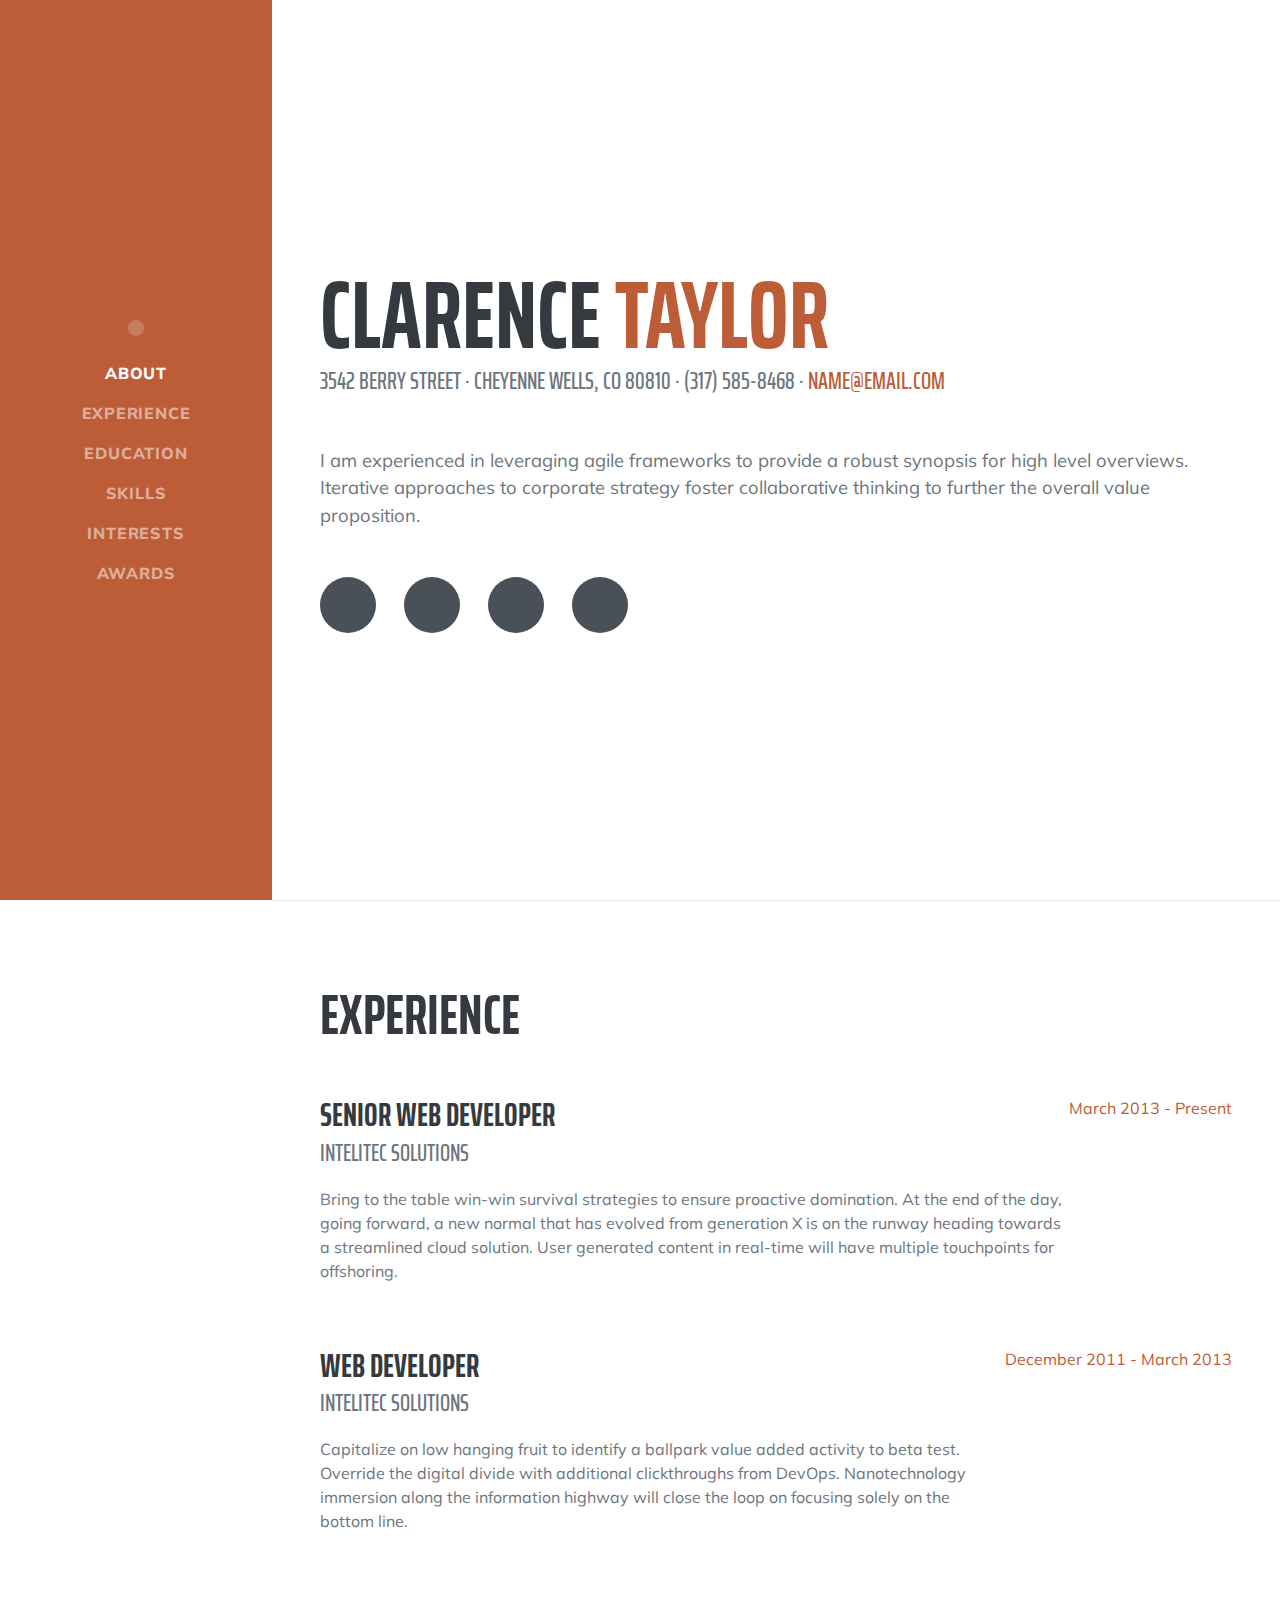
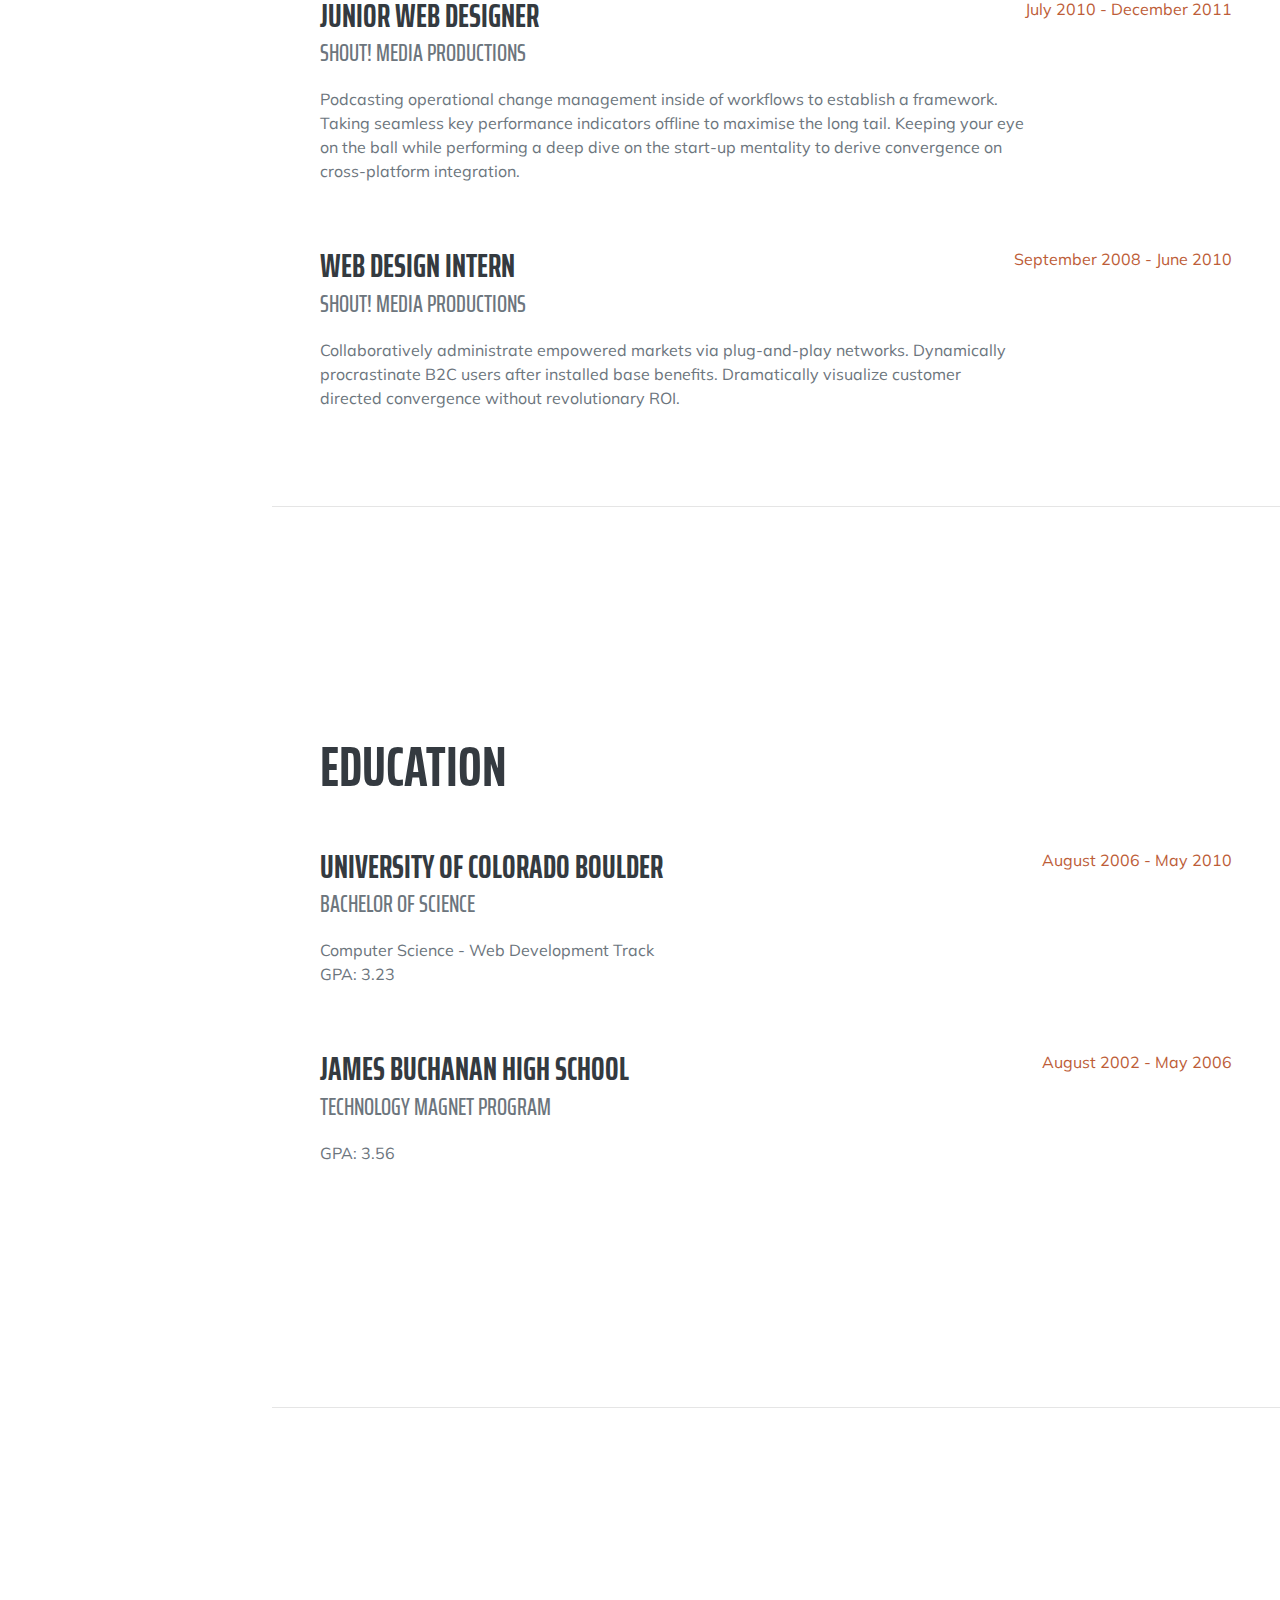
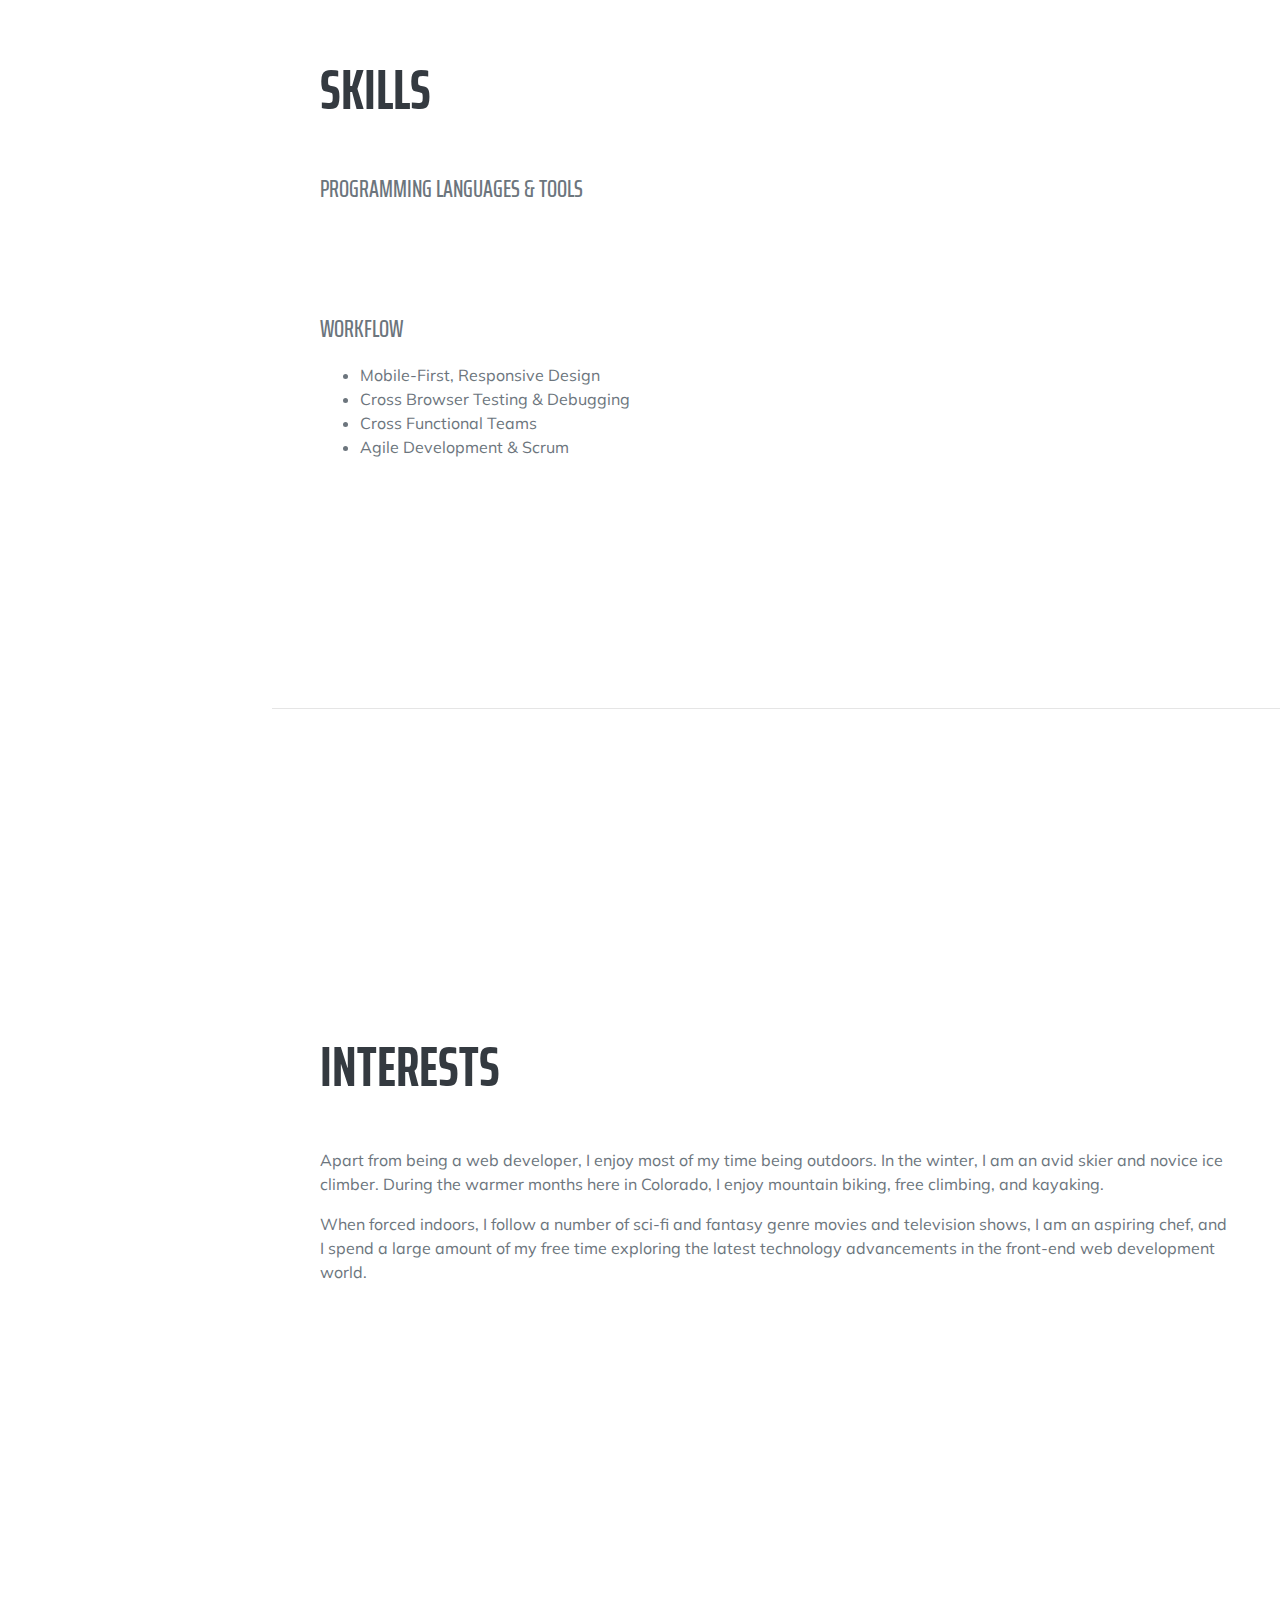
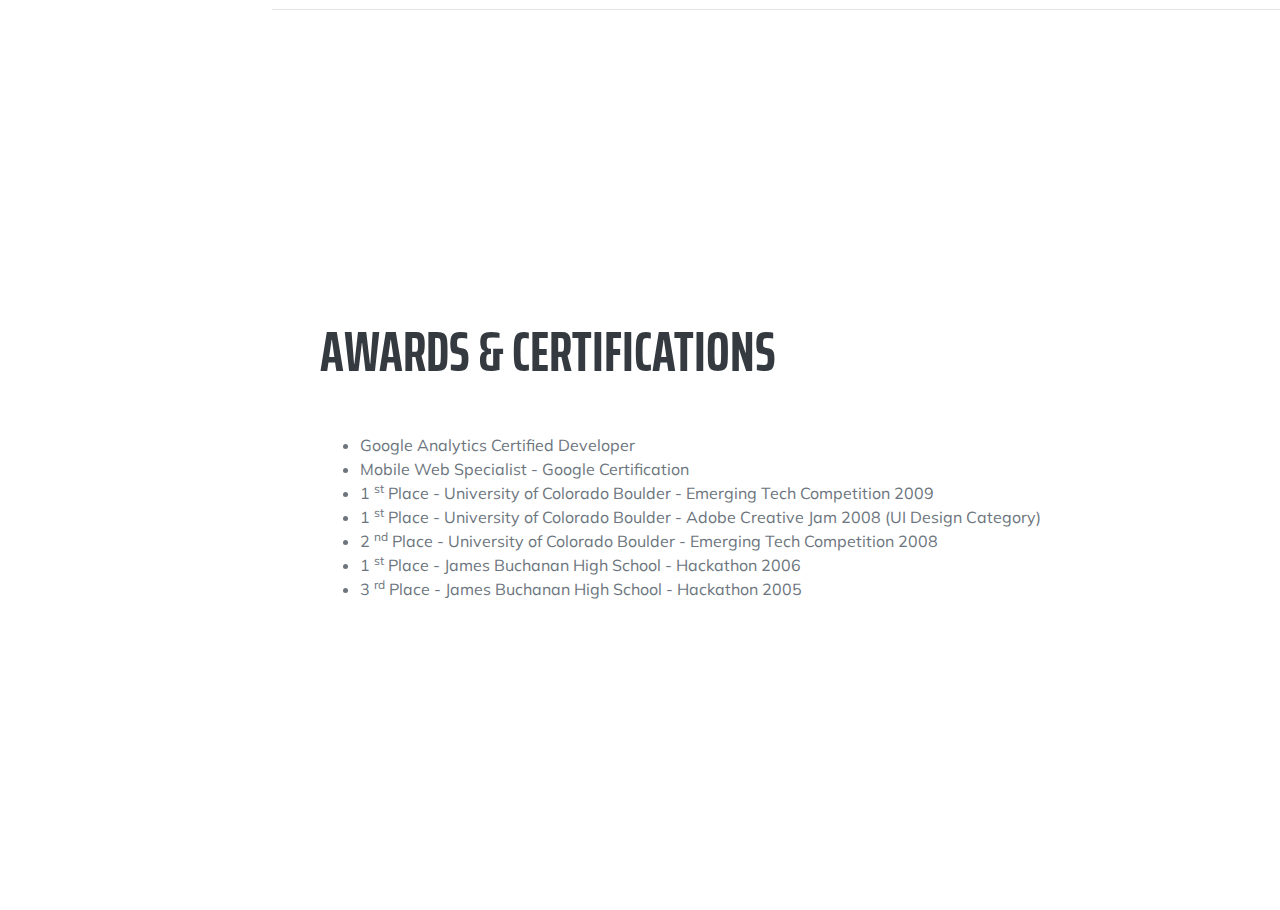
==== cv/CV.html @ 697848f5 "première version de mon cv en ligne à partir de boostrap et pexels" ====
<!DOCTYPE html>
<html lang="en">
    <head>
        <meta charset="utf-8" />
        <meta name="viewport" content="width=device-width, initial-scale=1, shrink-to-fit=no" />
        <meta name="description" content="" />
        <meta name="author" content="" />
        <title>Resume - Start Bootstrap Theme</title>
        <link rel="icon" type="image/x-icon" href="assets/img/favicon.ico" />
        <!-- Font Awesome icons (free version)-->
        <script src="https://use.fontawesome.com/releases/v5.13.0/js/all.js" crossorigin="anonymous"></script>
        <!-- Google fonts-->
        <link href="https://fonts.googleapis.com/css?family=Saira+Extra+Condensed:500,700" rel="stylesheet" type="text/css" />
        <link href="https://fonts.googleapis.com/css?family=Muli:400,400i,800,800i" rel="stylesheet" type="text/css" />
        <!-- Core theme CSS (includes Bootstrap)-->
        <link href="css/styles.css" rel="stylesheet" />
    </head>
    <body id="page-top">
        <!-- Navigation-->
        <nav class="navbar navbar-expand-lg navbar-dark bg-primary fixed-top" id="sideNav">
            <a class="navbar-brand js-scroll-trigger" href="#page-top">
                <span class="d-block d-lg-none">Clarence Taylor</span>
                <span class="d-none d-lg-block"><img class="img-fluid img-profile rounded-circle mx-auto mb-2" src="assets/img/profile.jpg" alt="" /></span>
            </a>
            <button class="navbar-toggler" type="button" data-toggle="collapse" data-target="#navbarSupportedContent" aria-controls="navbarSupportedContent" aria-expanded="false" aria-label="Toggle navigation"><span class="navbar-toggler-icon"></span></button>
            <div class="collapse navbar-collapse" id="navbarSupportedContent">
                <ul class="navbar-nav">
                    <li class="nav-item"><a class="nav-link js-scroll-trigger" href="#about">About</a></li>
                    <li class="nav-item"><a class="nav-link js-scroll-trigger" href="#experience">Experience</a></li>
                    <li class="nav-item"><a class="nav-link js-scroll-trigger" href="#education">Education</a></li>
                    <li class="nav-item"><a class="nav-link js-scroll-trigger" href="#skills">Skills</a></li>
                    <li class="nav-item"><a class="nav-link js-scroll-trigger" href="#interests">Interests</a></li>
                    <li class="nav-item"><a class="nav-link js-scroll-trigger" href="#awards">Awards</a></li>
                </ul>
            </div>
        </nav>
        <!-- Page Content-->
        <div class="container-fluid p-0">
            <!-- About-->
            <section class="resume-section" id="about">
                <div class="resume-section-content">
                    <h1 class="mb-0">
                        Clarence
                        <span class="text-primary">Taylor</span>
                    </h1>
                    <div class="subheading mb-5">
                        3542 Berry Street · Cheyenne Wells, CO 80810 · (317) 585-8468 ·
                        <a href="mailto:name@email.com">name@email.com</a>
                    </div>
                    <p class="lead mb-5">I am experienced in leveraging agile frameworks to provide a robust synopsis for high level overviews. Iterative approaches to corporate strategy foster collaborative thinking to further the overall value proposition.</p>
                    <div class="social-icons">
                        <a class="social-icon" href="#"><i class="fab fa-linkedin-in"></i></a>
                        <a class="social-icon" href="#"><i class="fab fa-github"></i></a>
                        <a class="social-icon" href="#"><i class="fab fa-twitter"></i></a>
                        <a class="social-icon" href="#"><i class="fab fa-facebook-f"></i></a>
                    </div>
                </div>
            </section>
            <hr class="m-0" />
            <!-- Experience-->
            <section class="resume-section" id="experience">
                <div class="resume-section-content">
                    <h2 class="mb-5">Experience</h2>
                    <div class="d-flex flex-column flex-md-row justify-content-between mb-5">
                        <div class="flex-grow-1">
                            <h3 class="mb-0">Senior Web Developer</h3>
                            <div class="subheading mb-3">Intelitec Solutions</div>
                            <p>Bring to the table win-win survival strategies to ensure proactive domination. At the end of the day, going forward, a new normal that has evolved from generation X is on the runway heading towards a streamlined cloud solution. User generated content in real-time will have multiple touchpoints for offshoring.</p>
                        </div>
                        <div class="flex-shrink-0"><span class="text-primary">March 2013 - Present</span></div>
                    </div>
                    <div class="d-flex flex-column flex-md-row justify-content-between mb-5">
                        <div class="flex-grow-1">
                            <h3 class="mb-0">Web Developer</h3>
                            <div class="subheading mb-3">Intelitec Solutions</div>
                            <p>Capitalize on low hanging fruit to identify a ballpark value added activity to beta test. Override the digital divide with additional clickthroughs from DevOps. Nanotechnology immersion along the information highway will close the loop on focusing solely on the bottom line.</p>
                        </div>
                        <div class="flex-shrink-0"><span class="text-primary">December 2011 - March 2013</span></div>
                    </div>
                    <div class="d-flex flex-column flex-md-row justify-content-between mb-5">
                        <div class="flex-grow-1">
                            <h3 class="mb-0">Junior Web Designer</h3>
                            <div class="subheading mb-3">Shout! Media Productions</div>
                            <p>Podcasting operational change management inside of workflows to establish a framework. Taking seamless key performance indicators offline to maximise the long tail. Keeping your eye on the ball while performing a deep dive on the start-up mentality to derive convergence on cross-platform integration.</p>
                        </div>
                        <div class="flex-shrink-0"><span class="text-primary">July 2010 - December 2011</span></div>
                    </div>
                    <div class="d-flex flex-column flex-md-row justify-content-between">
                        <div class="flex-grow-1">
                            <h3 class="mb-0">Web Design Intern</h3>
                            <div class="subheading mb-3">Shout! Media Productions</div>
                            <p>Collaboratively administrate empowered markets via plug-and-play networks. Dynamically procrastinate B2C users after installed base benefits. Dramatically visualize customer directed convergence without revolutionary ROI.</p>
                        </div>
                        <div class="flex-shrink-0"><span class="text-primary">September 2008 - June 2010</span></div>
                    </div>
                </div>
            </section>
            <hr class="m-0" />
            <!-- Education-->
            <section class="resume-section" id="education">
                <div class="resume-section-content">
                    <h2 class="mb-5">Education</h2>
                    <div class="d-flex flex-column flex-md-row justify-content-between mb-5">
                        <div class="flex-grow-1">
                            <h3 class="mb-0">University of Colorado Boulder</h3>
                            <div class="subheading mb-3">Bachelor of Science</div>
                            <div>Computer Science - Web Development Track</div>
                            <p>GPA: 3.23</p>
                        </div>
                        <div class="flex-shrink-0"><span class="text-primary">August 2006 - May 2010</span></div>
                    </div>
                    <div class="d-flex flex-column flex-md-row justify-content-between">
                        <div class="flex-grow-1">
                            <h3 class="mb-0">James Buchanan High School</h3>
                            <div class="subheading mb-3">Technology Magnet Program</div>
                            <p>GPA: 3.56</p>
                        </div>
                        <div class="flex-shrink-0"><span class="text-primary">August 2002 - May 2006</span></div>
                    </div>
                </div>
            </section>
            <hr class="m-0" />
            <!-- Skills-->
            <section class="resume-section" id="skills">
                <div class="resume-section-content">
                    <h2 class="mb-5">Skills</h2>
                    <div class="subheading mb-3">Programming Languages & Tools</div>
                    <ul class="list-inline dev-icons">
                        <li class="list-inline-item"><i class="fab fa-html5"></i></li>
                        <li class="list-inline-item"><i class="fab fa-css3-alt"></i></li>
                        <li class="list-inline-item"><i class="fab fa-js-square"></i></li>
                        <li class="list-inline-item"><i class="fab fa-angular"></i></li>
                        <li class="list-inline-item"><i class="fab fa-react"></i></li>
                        <li class="list-inline-item"><i class="fab fa-node-js"></i></li>
                        <li class="list-inline-item"><i class="fab fa-sass"></i></li>
                        <li class="list-inline-item"><i class="fab fa-less"></i></li>
                        <li class="list-inline-item"><i class="fab fa-wordpress"></i></li>
                        <li class="list-inline-item"><i class="fab fa-gulp"></i></li>
                        <li class="list-inline-item"><i class="fab fa-grunt"></i></li>
                        <li class="list-inline-item"><i class="fab fa-npm"></i></li>
                    </ul>
                    <div class="subheading mb-3">Workflow</div>
                    <ul class="fa-ul mb-0">
                        <li>
                            <span class="fa-li"><i class="fas fa-check"></i></span>
                            Mobile-First, Responsive Design
                        </li>
                        <li>
                            <span class="fa-li"><i class="fas fa-check"></i></span>
                            Cross Browser Testing & Debugging
                        </li>
                        <li>
                            <span class="fa-li"><i class="fas fa-check"></i></span>
                            Cross Functional Teams
                        </li>
                        <li>
                            <span class="fa-li"><i class="fas fa-check"></i></span>
                            Agile Development & Scrum
                        </li>
                    </ul>
                </div>
            </section>
            <hr class="m-0" />
            <!-- Interests-->
            <section class="resume-section" id="interests">
                <div class="resume-section-content">
                    <h2 class="mb-5">Interests</h2>
                    <p>Apart from being a web developer, I enjoy most of my time being outdoors. In the winter, I am an avid skier and novice ice climber. During the warmer months here in Colorado, I enjoy mountain biking, free climbing, and kayaking.</p>
                    <p class="mb-0">When forced indoors, I follow a number of sci-fi and fantasy genre movies and television shows, I am an aspiring chef, and I spend a large amount of my free time exploring the latest technology advancements in the front-end web development world.</p>
                </div>
            </section>
            <hr class="m-0" />
            <!-- Awards-->
            <section class="resume-section" id="awards">
                <div class="resume-section-content">
                    <h2 class="mb-5">Awards & Certifications</h2>
                    <ul class="fa-ul mb-0">
                        <li>
                            <span class="fa-li"><i class="fas fa-trophy text-warning"></i></span>
                            Google Analytics Certified Developer
                        </li>
                        <li>
                            <span class="fa-li"><i class="fas fa-trophy text-warning"></i></span>
                            Mobile Web Specialist - Google Certification
                        </li>
                        <li>
                            <span class="fa-li"><i class="fas fa-trophy text-warning"></i></span>
                            1
                            <sup>st</sup>
                            Place - University of Colorado Boulder - Emerging Tech Competition 2009
                        </li>
                        <li>
                            <span class="fa-li"><i class="fas fa-trophy text-warning"></i></span>
                            1
                            <sup>st</sup>
                            Place - University of Colorado Boulder - Adobe Creative Jam 2008 (UI Design Category)
                        </li>
                        <li>
                            <span class="fa-li"><i class="fas fa-trophy text-warning"></i></span>
                            2
                            <sup>nd</sup>
                            Place - University of Colorado Boulder - Emerging Tech Competition 2008
                        </li>
                        <li>
                            <span class="fa-li"><i class="fas fa-trophy text-warning"></i></span>
                            1
                            <sup>st</sup>
                            Place - James Buchanan High School - Hackathon 2006
                        </li>
                        <li>
                            <span class="fa-li"><i class="fas fa-trophy text-warning"></i></span>
                            3
                            <sup>rd</sup>
                            Place - James Buchanan High School - Hackathon 2005
                        </li>
                    </ul>
                </div>
            </section>
        </div>
        <!-- Bootstrap core JS-->
        <script src="https://cdnjs.cloudflare.com/ajax/libs/jquery/3.5.1/jquery.min.js"></script>
        <script src="https://stackpath.bootstrapcdn.com/bootstrap/4.5.0/js/bootstrap.bundle.min.js"></script>
        <!-- Third party plugin JS-->
        <script src="https://cdnjs.cloudflare.com/ajax/libs/jquery-easing/1.4.1/jquery.easing.min.js"></script>
        <!-- Core theme JS-->
        <script src="js/scripts.js"></script>
    </body>
</html>
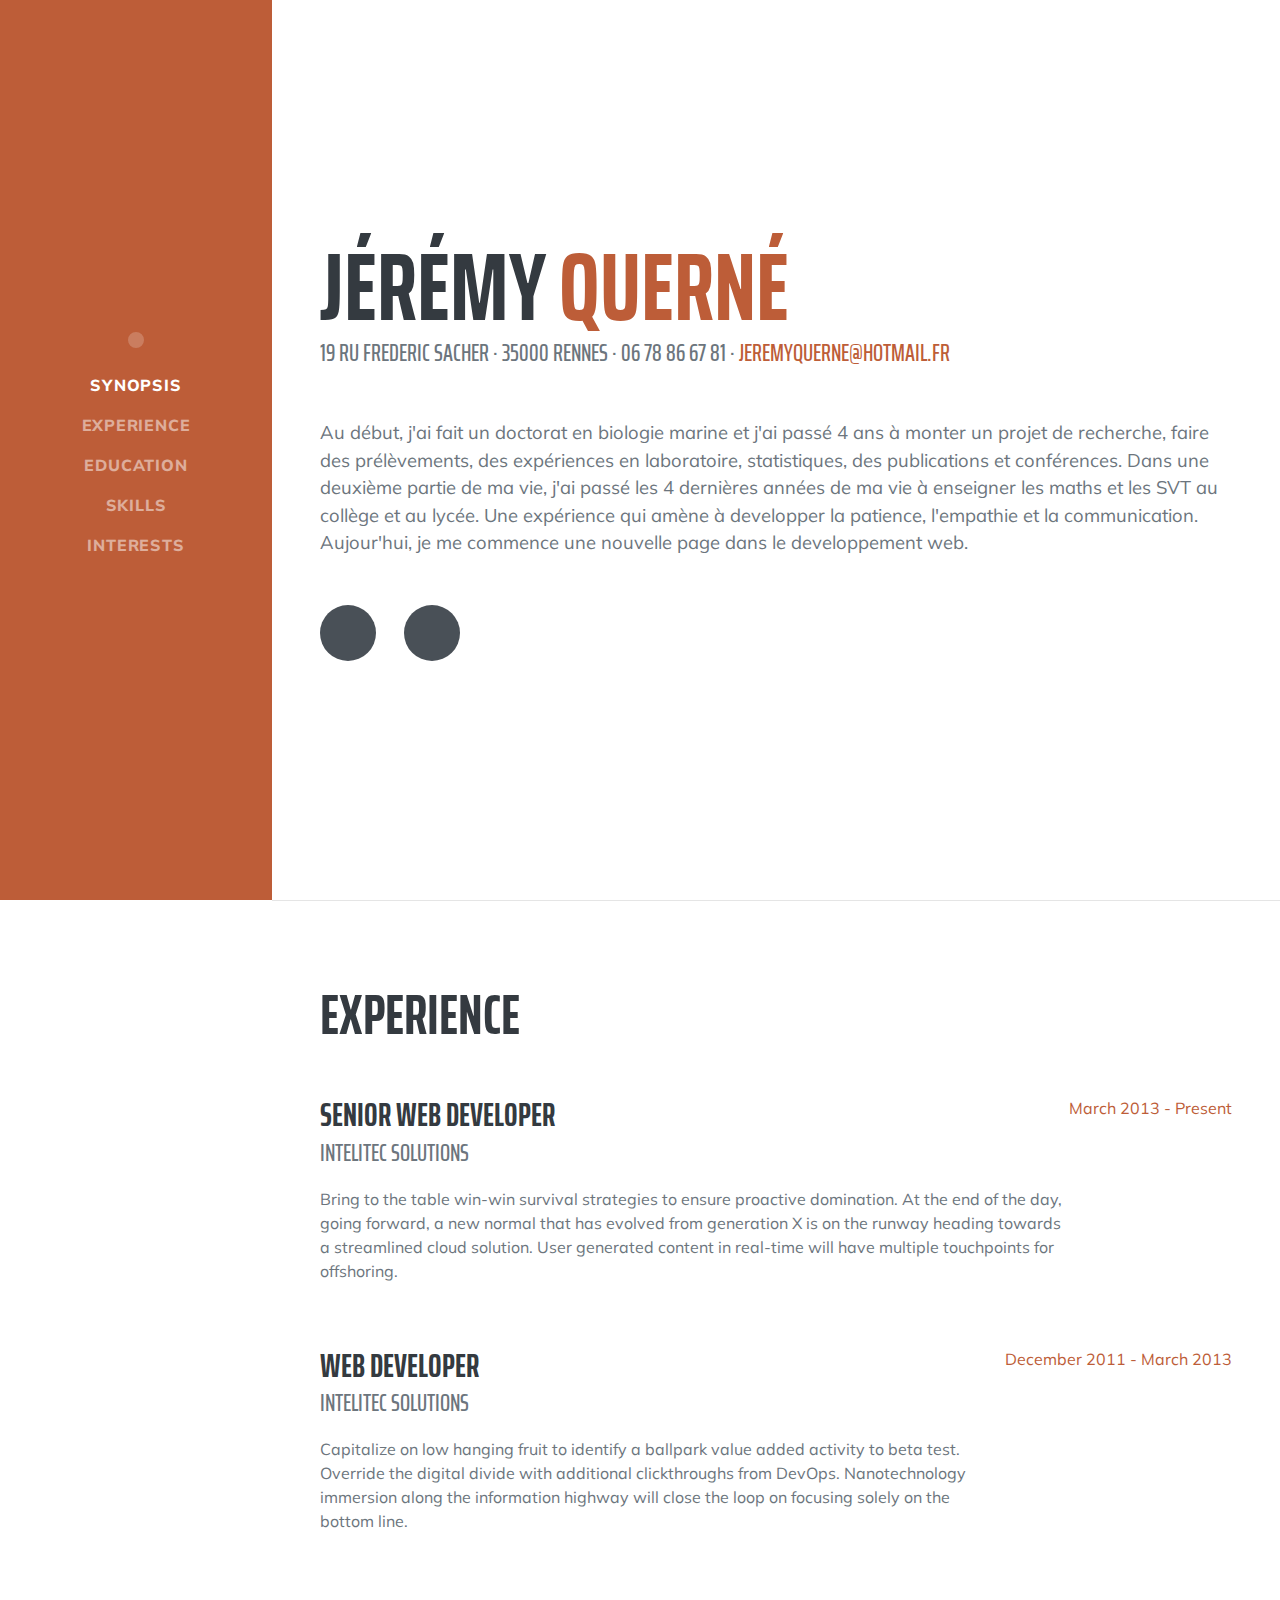
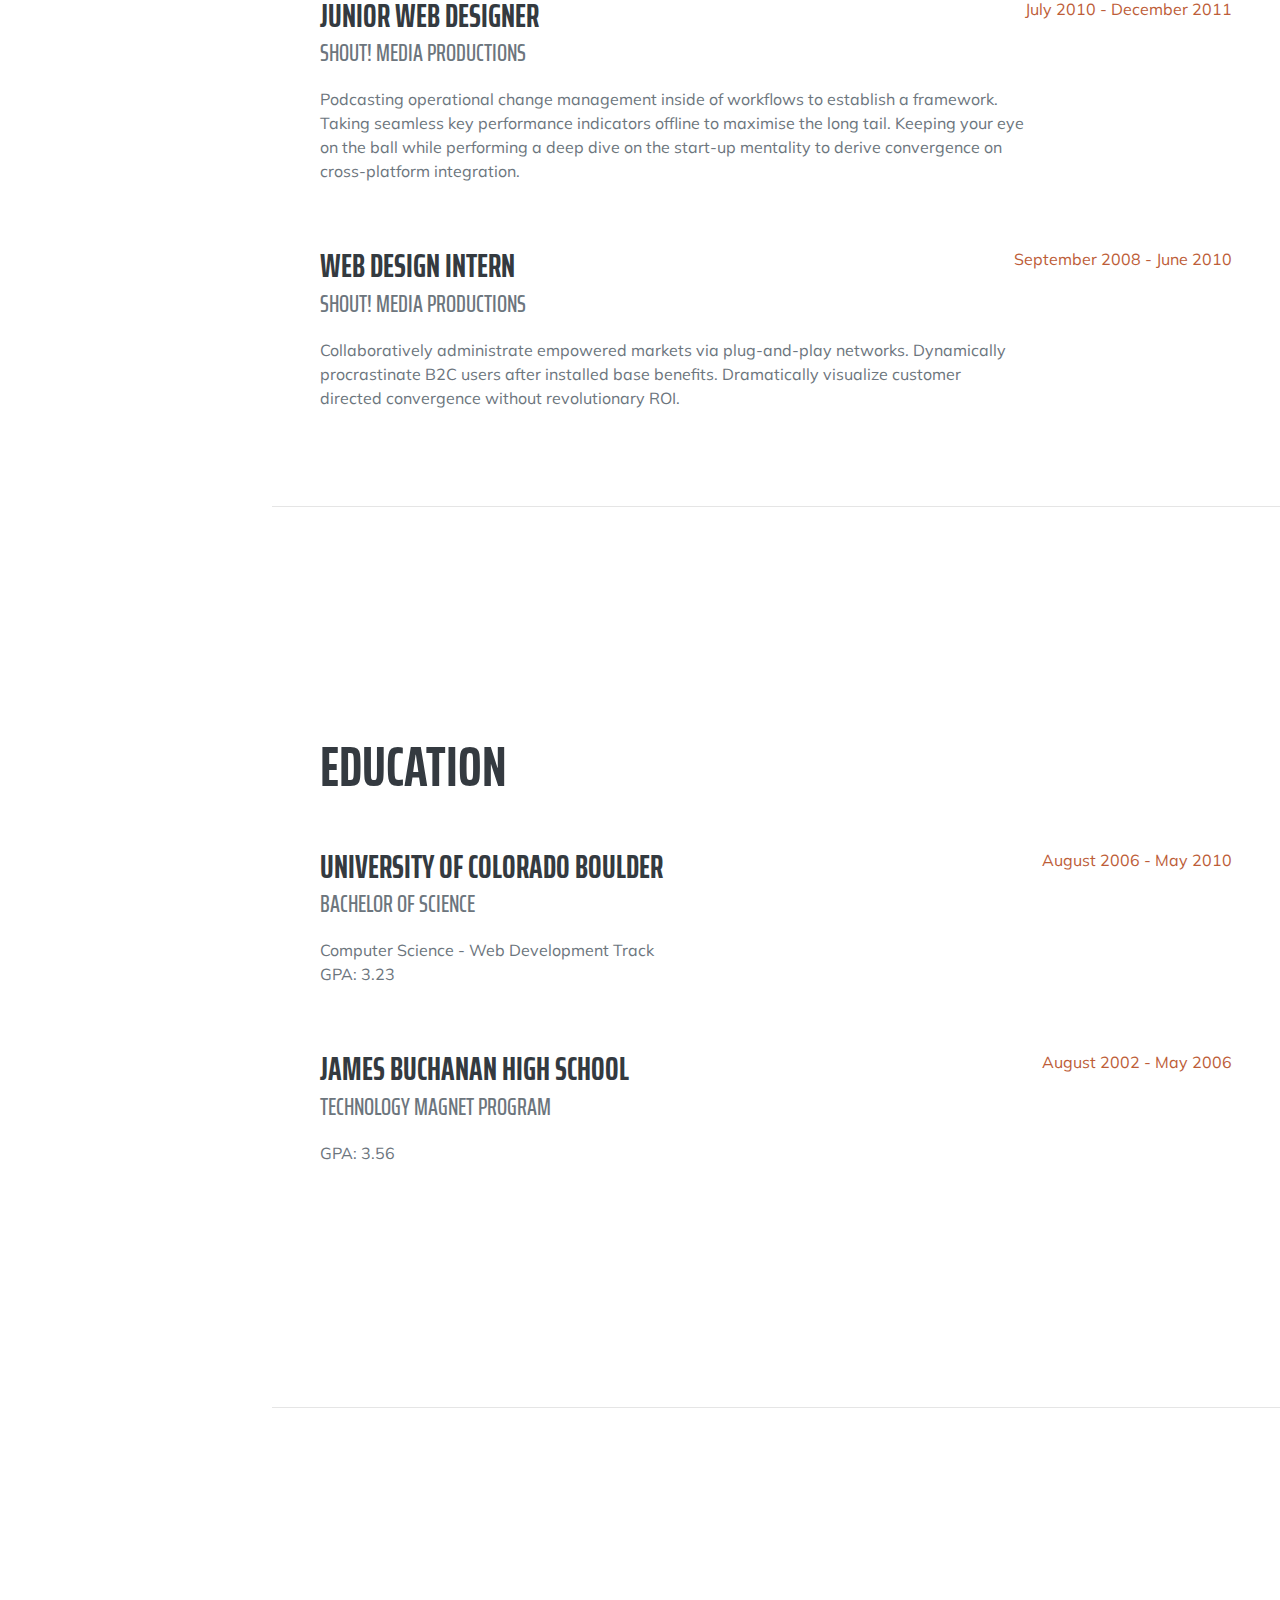
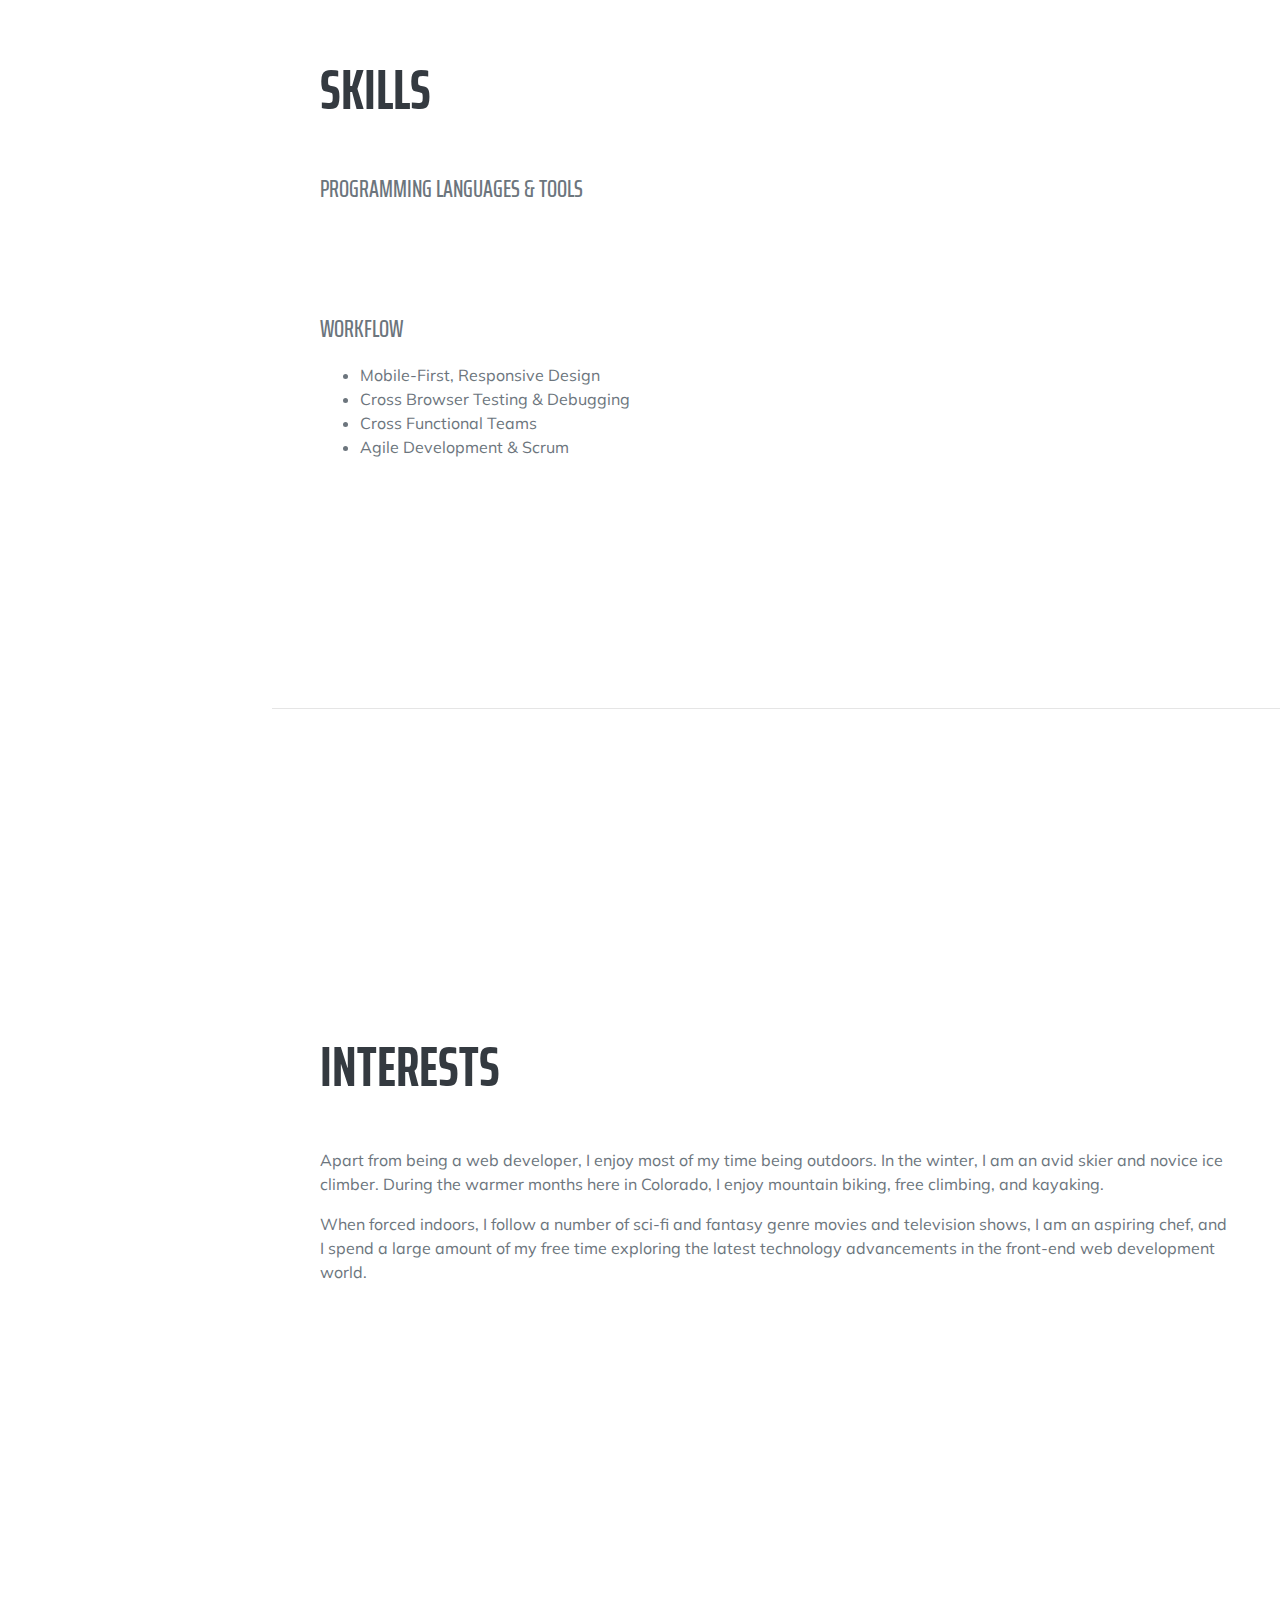
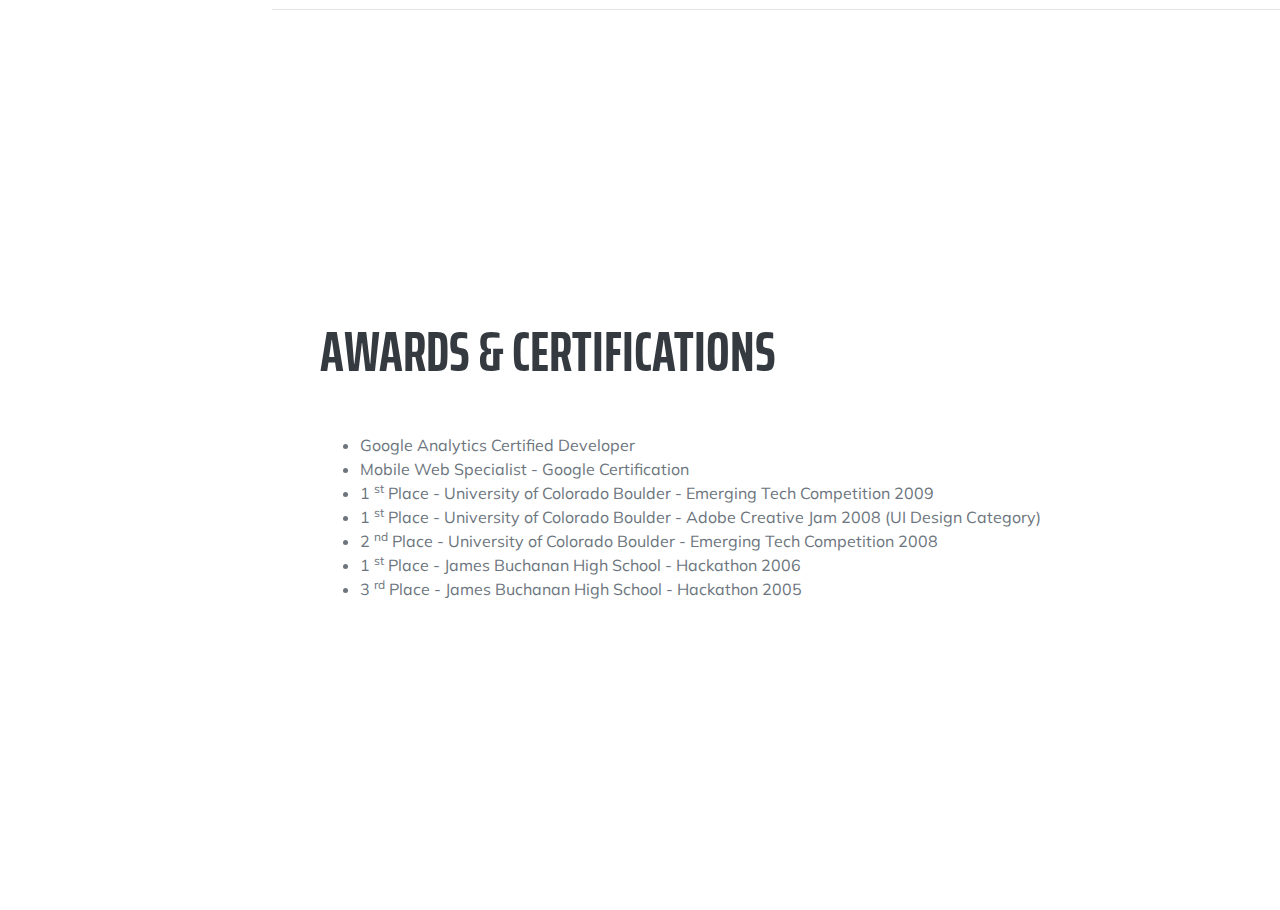
==== commit 88be52b6: "ajoutsynopsis dans le cv" ====
--- a/cv/CV.html
+++ b/cv/CV.html
@@ -5,7 +5,7 @@
         <meta name="viewport" content="width=device-width, initial-scale=1, shrink-to-fit=no" />
         <meta name="description" content="" />
         <meta name="author" content="" />
-        <title>Resume - Start Bootstrap Theme</title>
+        <title>Jérémy Querné - CV</title>
         <link rel="icon" type="image/x-icon" href="assets/img/favicon.ico" />
         <!-- Font Awesome icons (free version)-->
         <script src="https://use.fontawesome.com/releases/v5.13.0/js/all.js" crossorigin="anonymous"></script>
@@ -19,18 +19,18 @@
         <!-- Navigation-->
         <nav class="navbar navbar-expand-lg navbar-dark bg-primary fixed-top" id="sideNav">
             <a class="navbar-brand js-scroll-trigger" href="#page-top">
-                <span class="d-block d-lg-none">Clarence Taylor</span>
+                <span class="d-block d-lg-none">Jérémy Querné</span>
                 <span class="d-none d-lg-block"><img class="img-fluid img-profile rounded-circle mx-auto mb-2" src="assets/img/profile.jpg" alt="" /></span>
             </a>
             <button class="navbar-toggler" type="button" data-toggle="collapse" data-target="#navbarSupportedContent" aria-controls="navbarSupportedContent" aria-expanded="false" aria-label="Toggle navigation"><span class="navbar-toggler-icon"></span></button>
             <div class="collapse navbar-collapse" id="navbarSupportedContent">
                 <ul class="navbar-nav">
-                    <li class="nav-item"><a class="nav-link js-scroll-trigger" href="#about">About</a></li>
+                    <li class="nav-item"><a class="nav-link js-scroll-trigger" href="#about">Synopsis</a></li>
                     <li class="nav-item"><a class="nav-link js-scroll-trigger" href="#experience">Experience</a></li>
                     <li class="nav-item"><a class="nav-link js-scroll-trigger" href="#education">Education</a></li>
                     <li class="nav-item"><a class="nav-link js-scroll-trigger" href="#skills">Skills</a></li>
                     <li class="nav-item"><a class="nav-link js-scroll-trigger" href="#interests">Interests</a></li>
-                    <li class="nav-item"><a class="nav-link js-scroll-trigger" href="#awards">Awards</a></li>
+                    <li class="nav-item"><a class="nav-link js-scroll-trigger" href="#awards"></a></li>
                 </ul>
             </div>
         </nav>
@@ -40,19 +40,17 @@
             <section class="resume-section" id="about">
                 <div class="resume-section-content">
                     <h1 class="mb-0">
-                        Clarence
-                        <span class="text-primary">Taylor</span>
+                        Jérémy
+                        <span class="text-primary">Querné</span>
                     </h1>
                     <div class="subheading mb-5">
-                        3542 Berry Street · Cheyenne Wells, CO 80810 · (317) 585-8468 ·
-                        <a href="mailto:name@email.com">name@email.com</a>
-                    </div>
-                    <p class="lead mb-5">I am experienced in leveraging agile frameworks to provide a robust synopsis for high level overviews. Iterative approaches to corporate strategy foster collaborative thinking to further the overall value proposition.</p>
+                        19 ru Frederic Sacher · 35000 Rennes · 06 78 86 67 81 ·
+                        <a href="mailto:name@email.com">jeremyquerne@hotmail.fr</a>
+                    </div>
+                    <p class="lead mb-5">Au début, j'ai fait un doctorat en biologie marine et j'ai passé 4 ans à monter un projet de recherche, faire des prélèvements, des expériences en laboratoire, statistiques, des publications et conférences. Dans une deuxième partie de ma vie, j'ai passé les 4 dernières années de ma vie à enseigner les maths et les SVT au collège et au lycée. Une expérience qui amène à developper la patience, l'empathie et la communication. Aujour'hui, je me commence une nouvelle page dans le developpement web.</p>
                     <div class="social-icons">
                         <a class="social-icon" href="#"><i class="fab fa-linkedin-in"></i></a>
                         <a class="social-icon" href="#"><i class="fab fa-github"></i></a>
-                        <a class="social-icon" href="#"><i class="fab fa-twitter"></i></a>
-                        <a class="social-icon" href="#"><i class="fab fa-facebook-f"></i></a>
                     </div>
                 </div>
             </section>
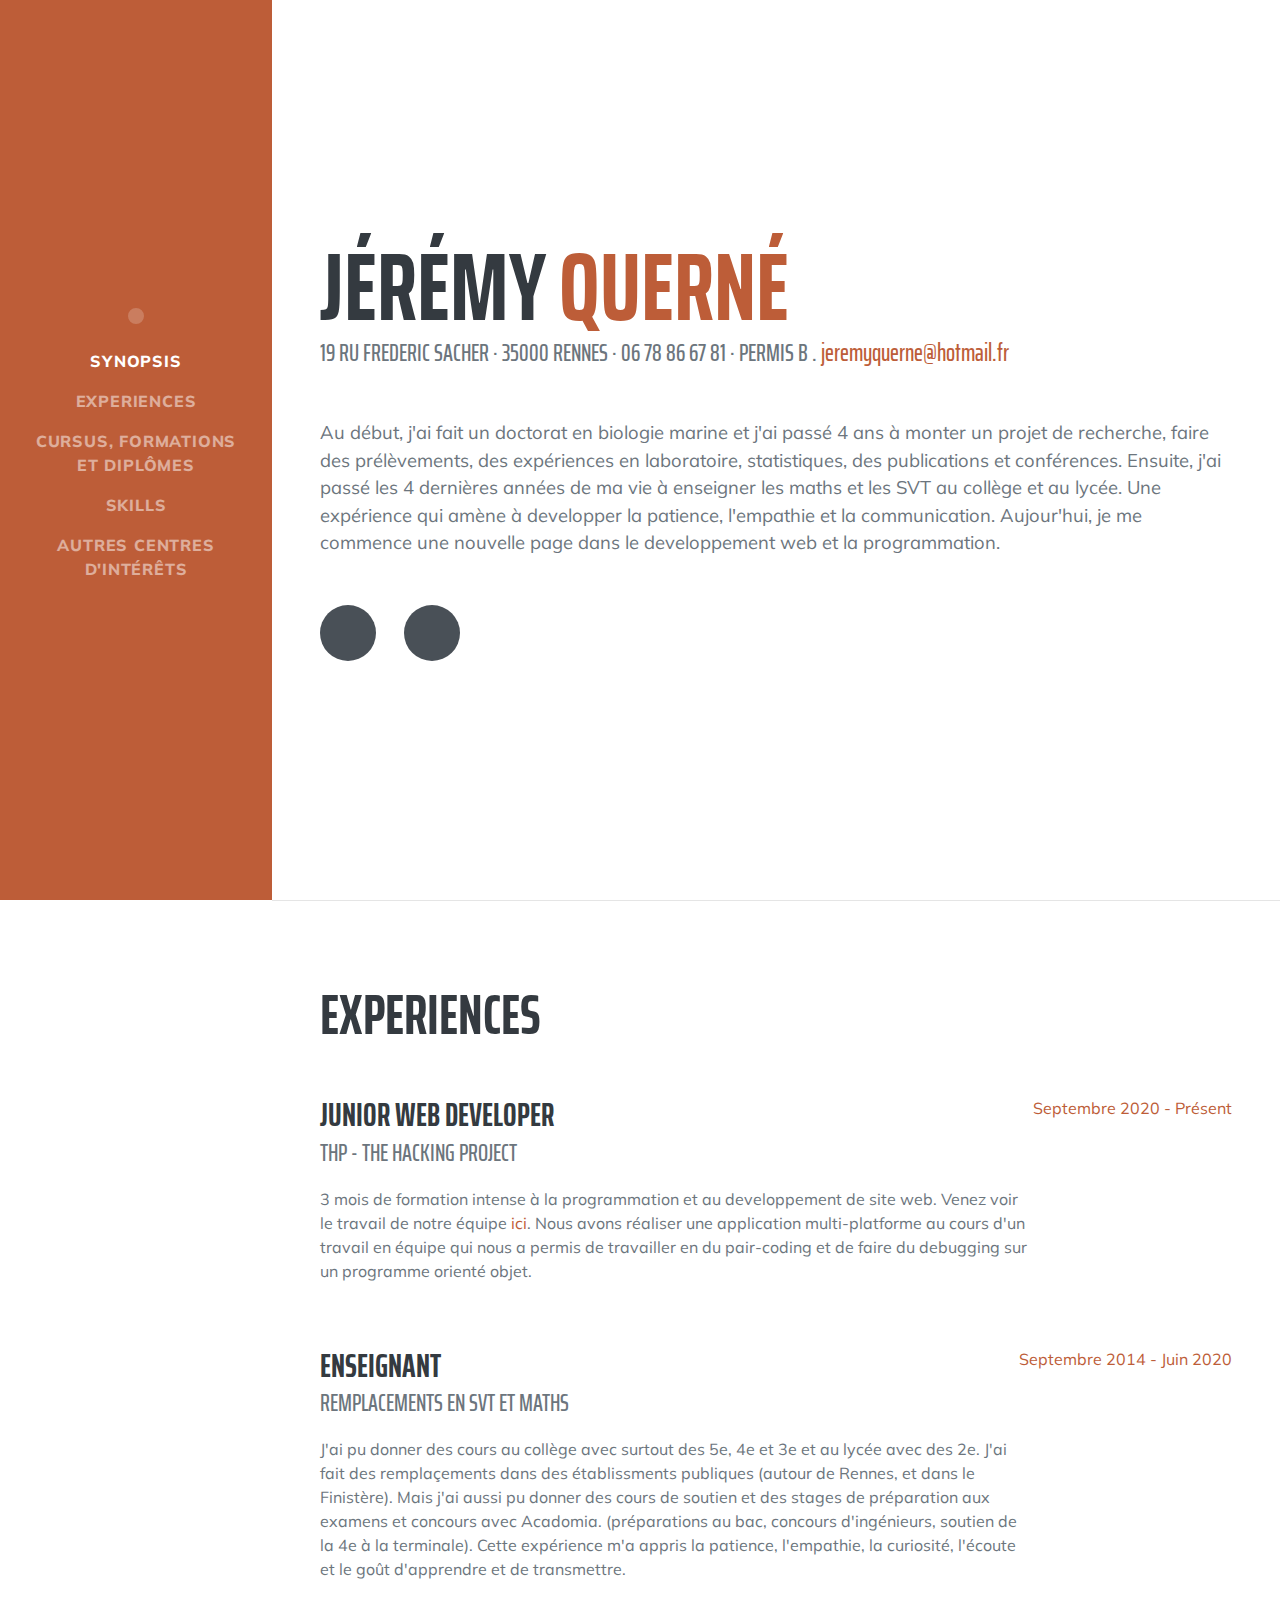
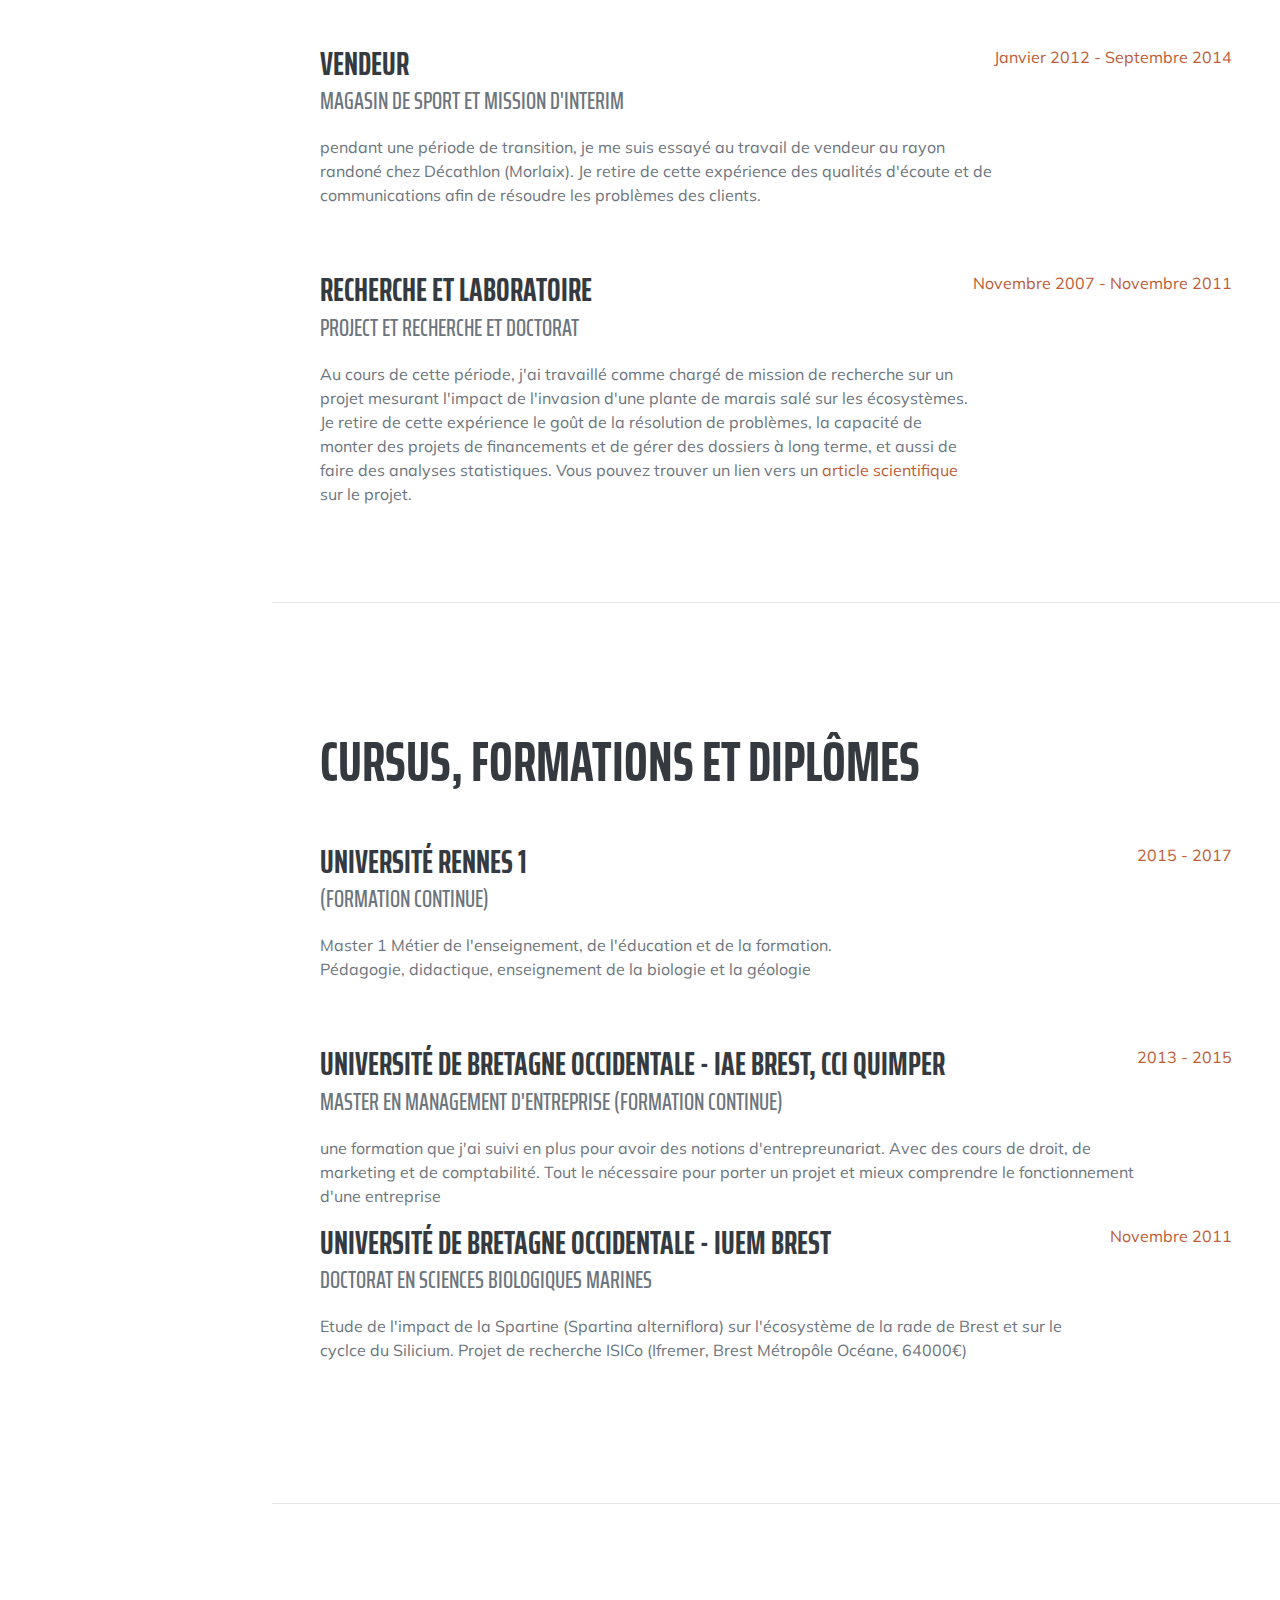
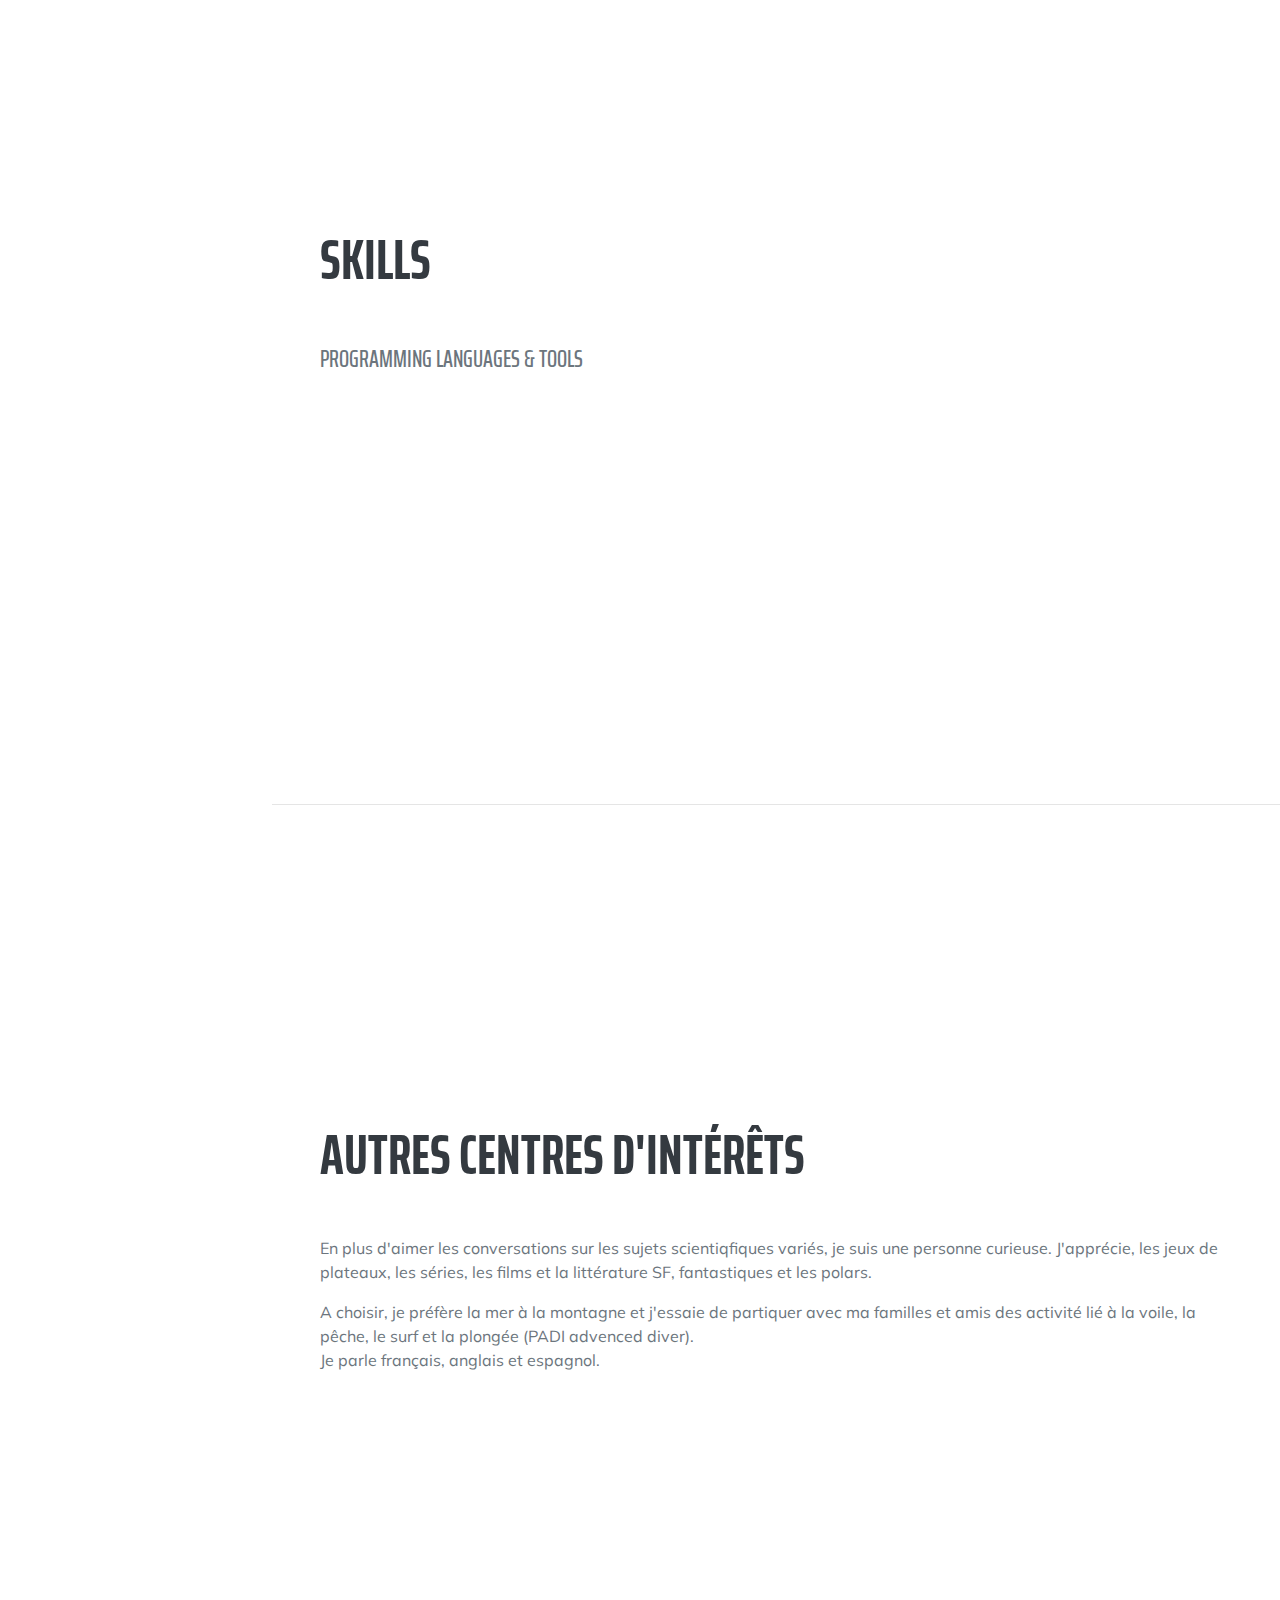
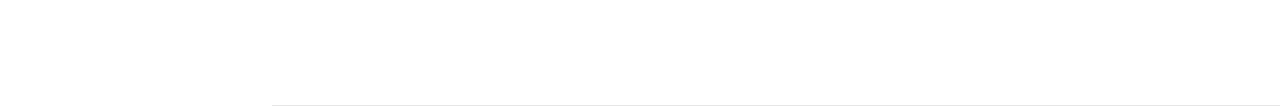
==== commit 84506252: "Resume webpage Junior developper with index.html and CV.html pages and update links to github, linke" ====
--- a/cv/CV.html
+++ b/cv/CV.html
@@ -26,10 +26,10 @@
             <div class="collapse navbar-collapse" id="navbarSupportedContent">
                 <ul class="navbar-nav">
                     <li class="nav-item"><a class="nav-link js-scroll-trigger" href="#about">Synopsis</a></li>
-                    <li class="nav-item"><a class="nav-link js-scroll-trigger" href="#experience">Experience</a></li>
-                    <li class="nav-item"><a class="nav-link js-scroll-trigger" href="#education">Education</a></li>
+                    <li class="nav-item"><a class="nav-link js-scroll-trigger" href="#experience">Experiences</a></li>
+                    <li class="nav-item"><a class="nav-link js-scroll-trigger" href="#education">Cursus, formations et diplômes</a></li>
                     <li class="nav-item"><a class="nav-link js-scroll-trigger" href="#skills">Skills</a></li>
-                    <li class="nav-item"><a class="nav-link js-scroll-trigger" href="#interests">Interests</a></li>
+                    <li class="nav-item"><a class="nav-link js-scroll-trigger" href="#interests">Autres centres d'intérêts</a></li>
                     <li class="nav-item"><a class="nav-link js-scroll-trigger" href="#awards"></a></li>
                 </ul>
             </div>
@@ -44,13 +44,13 @@
                         <span class="text-primary">Querné</span>
                     </h1>
                     <div class="subheading mb-5">
-                        19 ru Frederic Sacher · 35000 Rennes · 06 78 86 67 81 ·
-                        <a href="mailto:name@email.com">jeremyquerne@hotmail.fr</a>
+                        19 ru Frederic Sacher · 35000 Rennes · 06 78 86 67 81 · Permis B .
+                        <a class="text-lowercase" href="mailto:jeremyquerne@hotmail.fr">jeremyquerne@hotmail.fr</a>
                     </div>
-                    <p class="lead mb-5">Au début, j'ai fait un doctorat en biologie marine et j'ai passé 4 ans à monter un projet de recherche, faire des prélèvements, des expériences en laboratoire, statistiques, des publications et conférences. Dans une deuxième partie de ma vie, j'ai passé les 4 dernières années de ma vie à enseigner les maths et les SVT au collège et au lycée. Une expérience qui amène à developper la patience, l'empathie et la communication. Aujour'hui, je me commence une nouvelle page dans le developpement web.</p>
+                    <p class="lead mb-5">Au début, j'ai fait un doctorat en biologie marine et j'ai passé 4 ans à monter un projet de recherche, faire des prélèvements, des expériences en laboratoire, statistiques, des publications et conférences. Ensuite, j'ai passé les 4 dernières années de ma vie à enseigner les maths et les SVT au collège et au lycée. Une expérience qui amène à developper la patience, l'empathie et la communication. Aujour'hui, je me commence une nouvelle page dans le developpement web et la programmation.</p>
                     <div class="social-icons">
-                        <a class="social-icon" href="#"><i class="fab fa-linkedin-in"></i></a>
-                        <a class="social-icon" href="#"><i class="fab fa-github"></i></a>
+                        <a class="social-icon" href="https://www.linkedin.com/in/jérémy-querné-01920285"><i class="fab fa-linkedin-in"></i></a>
+                        <a class="social-icon" href="https://github.com/Queje"><i class="fab fa-github"></i></a>
                     </div>
                 </div>
             </section>
@@ -58,38 +58,38 @@
             <!-- Experience-->
             <section class="resume-section" id="experience">
                 <div class="resume-section-content">
-                    <h2 class="mb-5">Experience</h2>
+                    <h2 class="mb-5">Experiences</h2>
                     <div class="d-flex flex-column flex-md-row justify-content-between mb-5">
                         <div class="flex-grow-1">
-                            <h3 class="mb-0">Senior Web Developer</h3>
-                            <div class="subheading mb-3">Intelitec Solutions</div>
-                            <p>Bring to the table win-win survival strategies to ensure proactive domination. At the end of the day, going forward, a new normal that has evolved from generation X is on the runway heading towards a streamlined cloud solution. User generated content in real-time will have multiple touchpoints for offshoring.</p>
+                            <h3 class="mb-0">Junior Web Developer</h3>
+                            <div class="subheading mb-3">THP - The Hacking Project</div>
+                            <p>3 mois de formation intense à la programmation et au developpement de site web. Venez voir le travail de notre équipe<a href="#" > ici</a>. Nous avons réaliser une application multi-platforme au cours d'un travail en équipe qui nous a permis de travailler en du pair-coding et de faire du debugging sur un programme orienté objet.</p>
                         </div>
-                        <div class="flex-shrink-0"><span class="text-primary">March 2013 - Present</span></div>
+                        <div class="flex-shrink-0"><span class="text-primary">Septembre 2020 - Présent</span></div>
                     </div>
                     <div class="d-flex flex-column flex-md-row justify-content-between mb-5">
                         <div class="flex-grow-1">
-                            <h3 class="mb-0">Web Developer</h3>
-                            <div class="subheading mb-3">Intelitec Solutions</div>
-                            <p>Capitalize on low hanging fruit to identify a ballpark value added activity to beta test. Override the digital divide with additional clickthroughs from DevOps. Nanotechnology immersion along the information highway will close the loop on focusing solely on the bottom line.</p>
+                            <h3 class="mb-0">Enseignant</h3>
+                            <div class="subheading mb-3">Remplacements en SVT et maths</div>
+                            <p>J'ai pu donner des cours au collège avec surtout des 5e, 4e et 3e et au lycée avec des 2e. J'ai fait des remplaçements dans des établissments publiques (autour de Rennes, et dans le Finistère). Mais j'ai aussi pu donner des cours de soutien et des stages de préparation aux examens et concours avec Acadomia. (préparations au bac, concours d'ingénieurs, soutien de la 4e à la terminale). Cette expérience m'a appris la patience, l'empathie, la curiosité, l'écoute et le goût d'apprendre et de transmettre.</p>
                         </div>
-                        <div class="flex-shrink-0"><span class="text-primary">December 2011 - March 2013</span></div>
+                        <div class="flex-shrink-0"><span class="text-primary">Septembre 2014 - Juin 2020</span></div>
                     </div>
                     <div class="d-flex flex-column flex-md-row justify-content-between mb-5">
                         <div class="flex-grow-1">
-                            <h3 class="mb-0">Junior Web Designer</h3>
-                            <div class="subheading mb-3">Shout! Media Productions</div>
-                            <p>Podcasting operational change management inside of workflows to establish a framework. Taking seamless key performance indicators offline to maximise the long tail. Keeping your eye on the ball while performing a deep dive on the start-up mentality to derive convergence on cross-platform integration.</p>
+                            <h3 class="mb-0">Vendeur</h3>
+                            <div class="subheading mb-3">magasin de sport et mission d'interim</div>
+                            <p>pendant une période de transition, je me suis essayé au travail de vendeur au rayon randoné chez Décathlon (Morlaix). Je retire de cette expérience des qualités d'écoute et de communications afin de résoudre les problèmes des clients.</p>
                         </div>
-                        <div class="flex-shrink-0"><span class="text-primary">July 2010 - December 2011</span></div>
+                        <div class="flex-shrink-0"><span class="text-primary">Janvier 2012 - Septembre 2014</span></div>
                     </div>
                     <div class="d-flex flex-column flex-md-row justify-content-between">
                         <div class="flex-grow-1">
-                            <h3 class="mb-0">Web Design Intern</h3>
-                            <div class="subheading mb-3">Shout! Media Productions</div>
-                            <p>Collaboratively administrate empowered markets via plug-and-play networks. Dynamically procrastinate B2C users after installed base benefits. Dramatically visualize customer directed convergence without revolutionary ROI.</p>
+                            <h3 class="mb-0">Recherche et laboratoire</h3>
+                            <div class="subheading mb-3">project et recherche et doctorat</div>
+                            <p>Au cours de cette période, j'ai travaillé comme chargé de mission de recherche sur un projet mesurant l'impact de l'invasion d'une plante de marais salé sur les écosystèmes. Je retire de cette expérience le goût de la résolution de problèmes, la capacité de monter des projets de financements et de gérer des dossiers à long terme, et aussi de faire des analyses statistiques. Vous pouvez trouver un lien vers un <a href="https://link.springer.com/article/10.1007/s11104-011-0986-5">article scientifique</a> sur le projet.</p>
                         </div>
-                        <div class="flex-shrink-0"><span class="text-primary">September 2008 - June 2010</span></div>
+                        <div class="flex-shrink-0"><span class="text-primary">Novembre 2007 - Novembre 2011</span></div>
                     </div>
                 </div>
             </section>
@@ -97,23 +97,31 @@
             <!-- Education-->
             <section class="resume-section" id="education">
                 <div class="resume-section-content">
-                    <h2 class="mb-5">Education</h2>
+                    <h2 class="mb-5">Cursus, formations et diplômes</h2>
                     <div class="d-flex flex-column flex-md-row justify-content-between mb-5">
                         <div class="flex-grow-1">
-                            <h3 class="mb-0">University of Colorado Boulder</h3>
-                            <div class="subheading mb-3">Bachelor of Science</div>
-                            <div>Computer Science - Web Development Track</div>
-                            <p>GPA: 3.23</p>
+                            <h3 class="mb-0">Université Rennes 1</h3>
+                            <div class="subheading mb-3">(formation continue)</div>
+                            <div>Master 1 Métier de l'enseignement, de l'éducation et de la formation.</div>
+                            <p>Pédagogie, didactique, enseignement de la biologie et la géologie</p>
                         </div>
-                        <div class="flex-shrink-0"><span class="text-primary">August 2006 - May 2010</span></div>
+                        <div class="flex-shrink-0"><span class="text-primary">2015 - 2017</span></div>
                     </div>
                     <div class="d-flex flex-column flex-md-row justify-content-between">
                         <div class="flex-grow-1">
-                            <h3 class="mb-0">James Buchanan High School</h3>
-                            <div class="subheading mb-3">Technology Magnet Program</div>
-                            <p>GPA: 3.56</p>
+                            <h3 class="mb-0">Université de Bretagne Occidentale - IAE Brest, CCI Quimper</h3>
+                            <div class="subheading mb-3">Master en management d'entreprise (formation continue)</div>
+                            <p>une formation que j'ai suivi en plus pour avoir des notions d'entrepreunariat. Avec des cours de droit, de marketing et de comptabilité. Tout le nécessaire pour porter un projet et mieux comprendre le fonctionnement d'une entreprise</p>
                         </div>
-                        <div class="flex-shrink-0"><span class="text-primary">August 2002 - May 2006</span></div>
+                        <div class="flex-shrink-0"><span class="text-primary">2013 - 2015</span></div>
+                    </div>
+                    <div class="d-flex flex-column flex-md-row justify-content-between">
+                        <div class="flex-grow-1">
+                            <h3 class="mb-0">Université de Bretagne Occidentale - IUEM Brest</h3>
+                            <div class="subheading mb-3">Doctorat en Sciences Biologiques Marines</div>
+                            <p>Etude de l'impact de la Spartine (Spartina alterniflora) sur l'écosystème de la rade de Brest et sur le cyclce du Silicium. Projet de recherche ISICo (Ifremer, Brest Métropôle Océane, 64000€) </p>
+                        </div>
+                        <div class="flex-shrink-0"><span class="text-primary">Novembre 2011</span></div>
                     </div>
                 </div>
             </section>
@@ -127,34 +135,9 @@
                         <li class="list-inline-item"><i class="fab fa-html5"></i></li>
                         <li class="list-inline-item"><i class="fab fa-css3-alt"></i></li>
                         <li class="list-inline-item"><i class="fab fa-js-square"></i></li>
-                        <li class="list-inline-item"><i class="fab fa-angular"></i></li>
-                        <li class="list-inline-item"><i class="fab fa-react"></i></li>
-                        <li class="list-inline-item"><i class="fab fa-node-js"></i></li>
-                        <li class="list-inline-item"><i class="fab fa-sass"></i></li>
-                        <li class="list-inline-item"><i class="fab fa-less"></i></li>
+                        <li class="list-inline-item"><i class='fab fa-sketch'></i></li>
+                        <li class="list-inline-item"><i class='fab fa-r-project'></i></li>
                         <li class="list-inline-item"><i class="fab fa-wordpress"></i></li>
-                        <li class="list-inline-item"><i class="fab fa-gulp"></i></li>
-                        <li class="list-inline-item"><i class="fab fa-grunt"></i></li>
-                        <li class="list-inline-item"><i class="fab fa-npm"></i></li>
-                    </ul>
-                    <div class="subheading mb-3">Workflow</div>
-                    <ul class="fa-ul mb-0">
-                        <li>
-                            <span class="fa-li"><i class="fas fa-check"></i></span>
-                            Mobile-First, Responsive Design
-                        </li>
-                        <li>
-                            <span class="fa-li"><i class="fas fa-check"></i></span>
-                            Cross Browser Testing & Debugging
-                        </li>
-                        <li>
-                            <span class="fa-li"><i class="fas fa-check"></i></span>
-                            Cross Functional Teams
-                        </li>
-                        <li>
-                            <span class="fa-li"><i class="fas fa-check"></i></span>
-                            Agile Development & Scrum
-                        </li>
                     </ul>
                 </div>
             </section>
@@ -162,58 +145,13 @@
             <!-- Interests-->
             <section class="resume-section" id="interests">
                 <div class="resume-section-content">
-                    <h2 class="mb-5">Interests</h2>
-                    <p>Apart from being a web developer, I enjoy most of my time being outdoors. In the winter, I am an avid skier and novice ice climber. During the warmer months here in Colorado, I enjoy mountain biking, free climbing, and kayaking.</p>
-                    <p class="mb-0">When forced indoors, I follow a number of sci-fi and fantasy genre movies and television shows, I am an aspiring chef, and I spend a large amount of my free time exploring the latest technology advancements in the front-end web development world.</p>
+                    <h2 class="mb-5">Autres centres d'intérêts</h2>
+                    <p>En plus d'aimer les conversations sur les sujets scientiqfiques variés, je suis une personne curieuse. J'apprécie, les jeux de plateaux, les séries, les films et la littérature SF, fantastiques et les polars.</p>
+                    <p class="mb-0">A choisir, je préfère la mer à la montagne et j'essaie de partiquer avec ma familles et amis des activité lié à la voile, la pêche, le surf et la plongée (PADI advenced diver).</p>
+                    <p>Je parle français, anglais et espagnol.</p>
                 </div>
             </section>
             <hr class="m-0" />
-            <!-- Awards-->
-            <section class="resume-section" id="awards">
-                <div class="resume-section-content">
-                    <h2 class="mb-5">Awards & Certifications</h2>
-                    <ul class="fa-ul mb-0">
-                        <li>
-                            <span class="fa-li"><i class="fas fa-trophy text-warning"></i></span>
-                            Google Analytics Certified Developer
-                        </li>
-                        <li>
-                            <span class="fa-li"><i class="fas fa-trophy text-warning"></i></span>
-                            Mobile Web Specialist - Google Certification
-                        </li>
-                        <li>
-                            <span class="fa-li"><i class="fas fa-trophy text-warning"></i></span>
-                            1
-                            <sup>st</sup>
-                            Place - University of Colorado Boulder - Emerging Tech Competition 2009
-                        </li>
-                        <li>
-                            <span class="fa-li"><i class="fas fa-trophy text-warning"></i></span>
-                            1
-                            <sup>st</sup>
-                            Place - University of Colorado Boulder - Adobe Creative Jam 2008 (UI Design Category)
-                        </li>
-                        <li>
-                            <span class="fa-li"><i class="fas fa-trophy text-warning"></i></span>
-                            2
-                            <sup>nd</sup>
-                            Place - University of Colorado Boulder - Emerging Tech Competition 2008
-                        </li>
-                        <li>
-                            <span class="fa-li"><i class="fas fa-trophy text-warning"></i></span>
-                            1
-                            <sup>st</sup>
-                            Place - James Buchanan High School - Hackathon 2006
-                        </li>
-                        <li>
-                            <span class="fa-li"><i class="fas fa-trophy text-warning"></i></span>
-                            3
-                            <sup>rd</sup>
-                            Place - James Buchanan High School - Hackathon 2005
-                        </li>
-                    </ul>
-                </div>
-            </section>
         </div>
         <!-- Bootstrap core JS-->
         <script src="https://cdnjs.cloudflare.com/ajax/libs/jquery/3.5.1/jquery.min.js"></script>
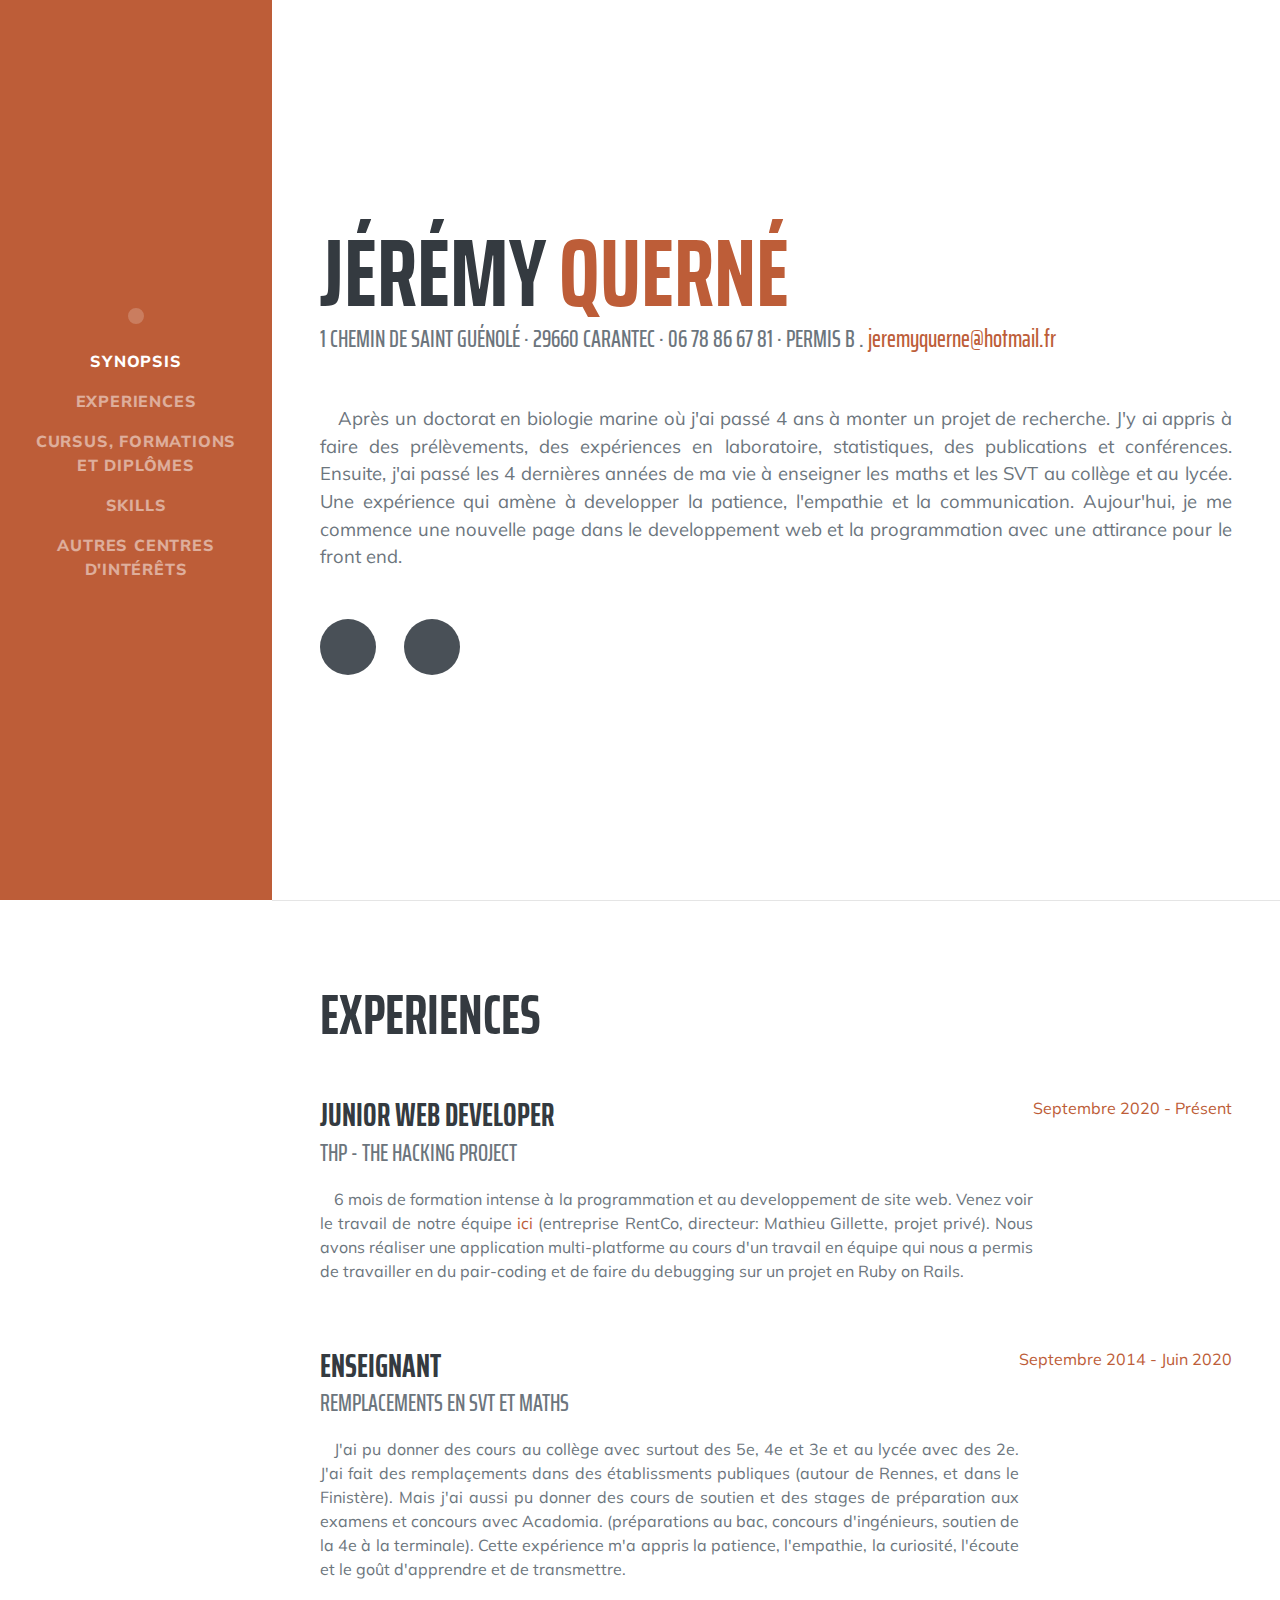
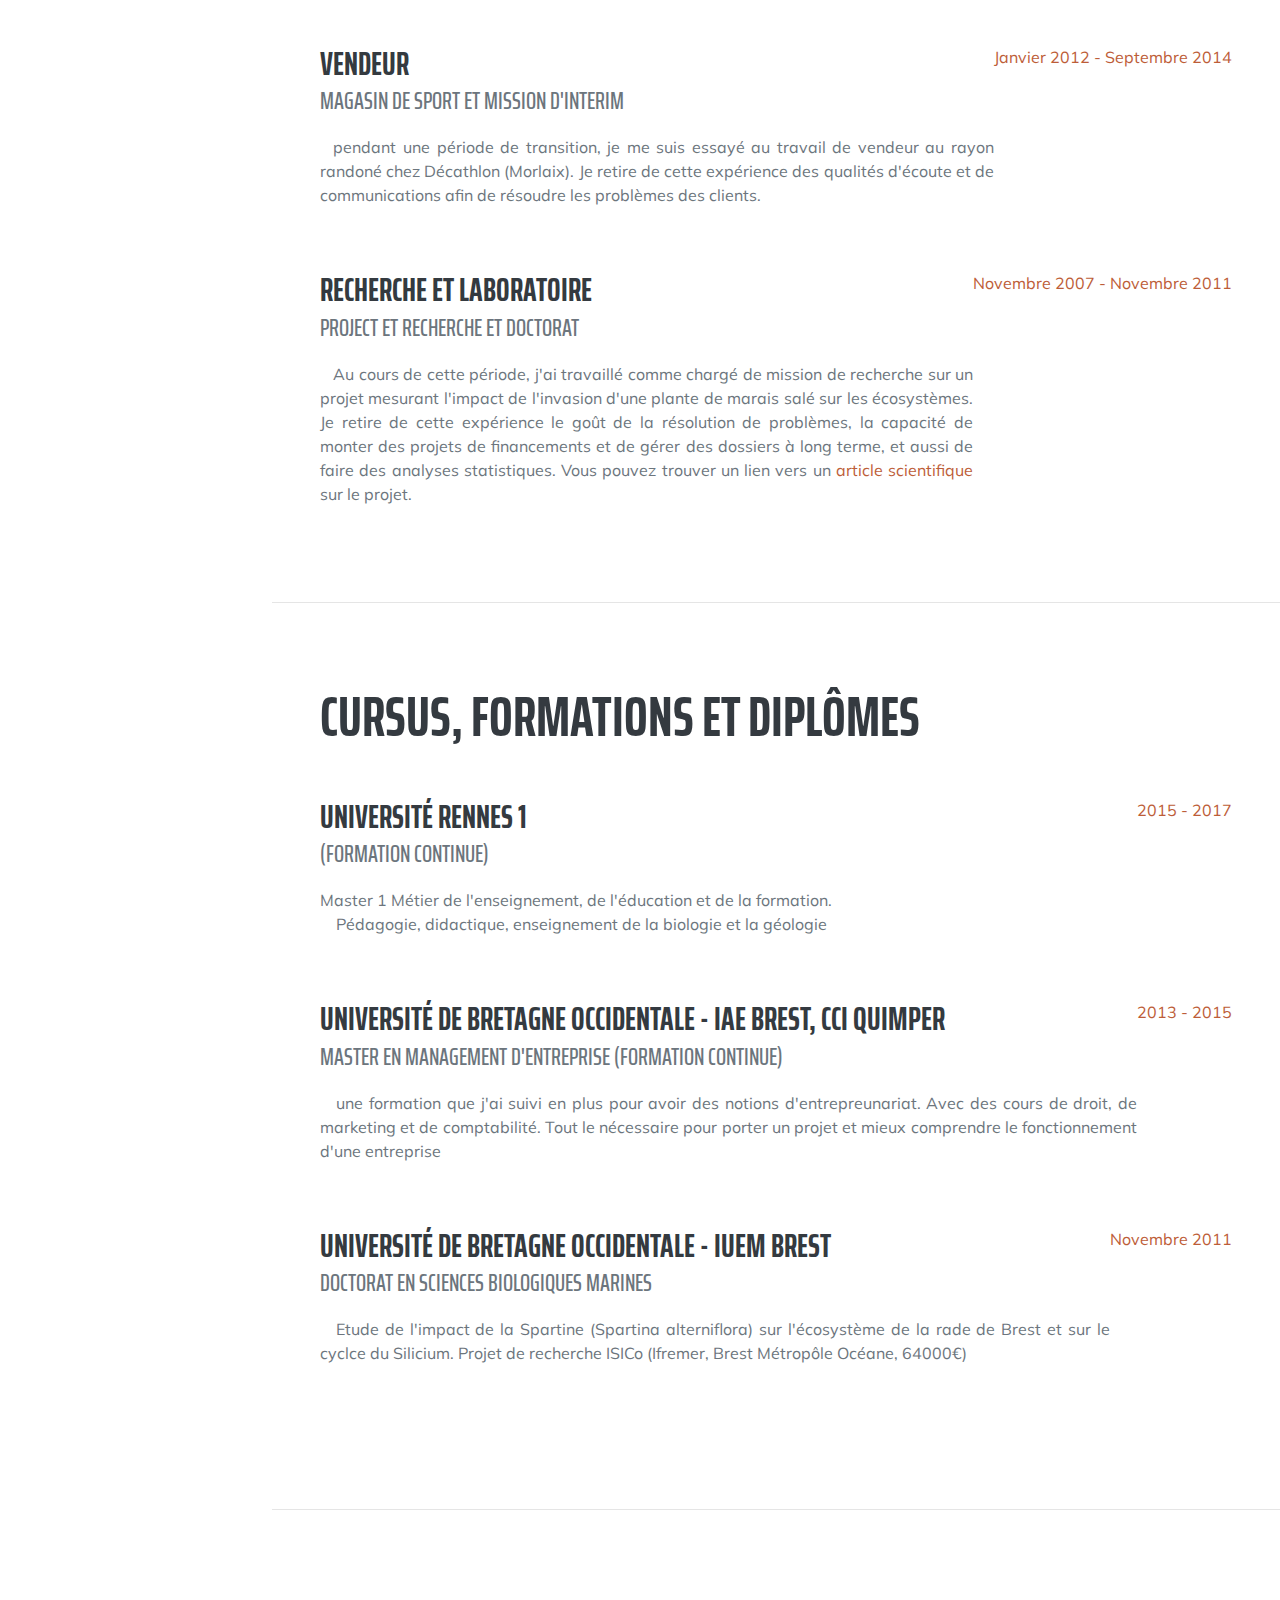
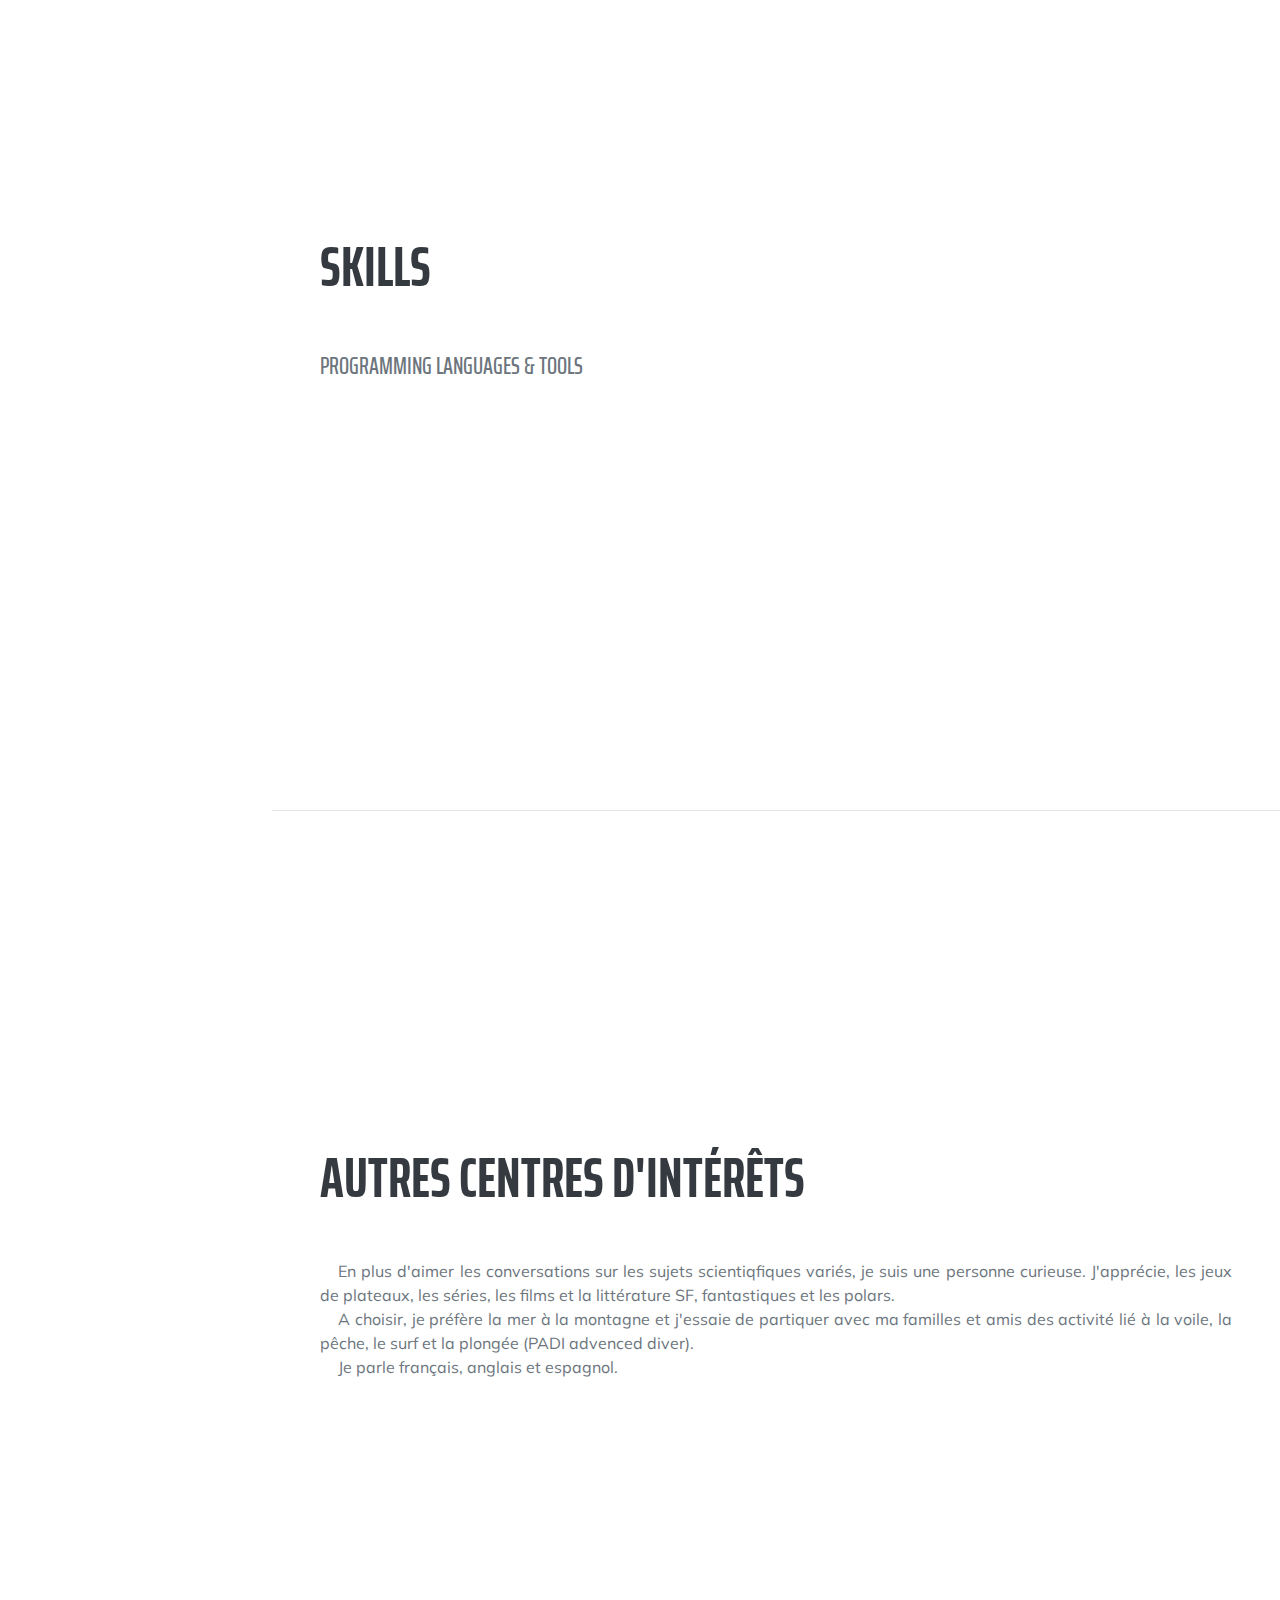
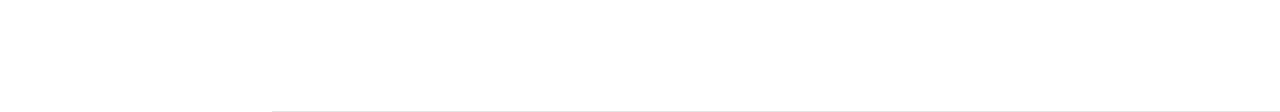
==== commit deeaa466: "updates in CV and index" ====
--- a/cv/CV.html
+++ b/cv/CV.html
@@ -44,10 +44,10 @@
                         <span class="text-primary">Querné</span>
                     </h1>
                     <div class="subheading mb-5">
-                        19 ru Frederic Sacher · 35000 Rennes · 06 78 86 67 81 · Permis B .
+                        1 chemin de Saint Guénolé · 29660 Carantec · 06 78 86 67 81 · Permis B .
                         <a class="text-lowercase" href="mailto:jeremyquerne@hotmail.fr">jeremyquerne@hotmail.fr</a>
                     </div>
-                    <p class="lead mb-5">Au début, j'ai fait un doctorat en biologie marine et j'ai passé 4 ans à monter un projet de recherche, faire des prélèvements, des expériences en laboratoire, statistiques, des publications et conférences. Ensuite, j'ai passé les 4 dernières années de ma vie à enseigner les maths et les SVT au collège et au lycée. Une expérience qui amène à developper la patience, l'empathie et la communication. Aujour'hui, je me commence une nouvelle page dans le developpement web et la programmation.</p>
+                    <p class="lead mb-5">Après un doctorat en biologie marine où j'ai passé 4 ans à monter un projet de recherche. J'y ai appris à faire des prélèvements, des expériences en laboratoire, statistiques, des publications et conférences. Ensuite, j'ai passé les 4 dernières années de ma vie à enseigner les maths et les SVT au collège et au lycée. Une expérience qui amène à developper la patience, l'empathie et la communication. Aujour'hui, je me commence une nouvelle page dans le developpement web et la programmation avec une attirance pour le front end.</p>
                     <div class="social-icons">
                         <a class="social-icon" href="https://www.linkedin.com/in/jérémy-querné-01920285"><i class="fab fa-linkedin-in"></i></a>
                         <a class="social-icon" href="https://github.com/Queje"><i class="fab fa-github"></i></a>
@@ -63,7 +63,7 @@
                         <div class="flex-grow-1">
                             <h3 class="mb-0">Junior Web Developer</h3>
                             <div class="subheading mb-3">THP - The Hacking Project</div>
-                            <p>3 mois de formation intense à la programmation et au developpement de site web. Venez voir le travail de notre équipe<a href="#" > ici</a>. Nous avons réaliser une application multi-platforme au cours d'un travail en équipe qui nous a permis de travailler en du pair-coding et de faire du debugging sur un programme orienté objet.</p>
+                            <p>6 mois de formation intense à la programmation et au developpement de site web. Venez voir le travail de notre équipe<a href="https://rent-co.herokuapp.com/users/sign_in" > ici</a> (entreprise RentCo, directeur: Mathieu Gillette, projet privé). Nous avons réaliser une application multi-platforme au cours d'un travail en équipe qui nous a permis de travailler en du pair-coding et de faire du debugging sur un projet en Ruby on Rails.</p>
                         </div>
                         <div class="flex-shrink-0"><span class="text-primary">Septembre 2020 - Présent</span></div>
                     </div>
@@ -107,7 +107,7 @@
                         </div>
                         <div class="flex-shrink-0"><span class="text-primary">2015 - 2017</span></div>
                     </div>
-                    <div class="d-flex flex-column flex-md-row justify-content-between">
+                    <div class="d-flex flex-column flex-md-row justify-content-between mb-5">
                         <div class="flex-grow-1">
                             <h3 class="mb-0">Université de Bretagne Occidentale - IAE Brest, CCI Quimper</h3>
                             <div class="subheading mb-3">Master en management d'entreprise (formation continue)</div>
@@ -115,7 +115,7 @@
                         </div>
                         <div class="flex-shrink-0"><span class="text-primary">2013 - 2015</span></div>
                     </div>
-                    <div class="d-flex flex-column flex-md-row justify-content-between">
+                    <div class="d-flex flex-column flex-md-row justify-content-between mb-5">
                         <div class="flex-grow-1">
                             <h3 class="mb-0">Université de Bretagne Occidentale - IUEM Brest</h3>
                             <div class="subheading mb-3">Doctorat en Sciences Biologiques Marines</div>
@@ -146,9 +146,9 @@
             <section class="resume-section" id="interests">
                 <div class="resume-section-content">
                     <h2 class="mb-5">Autres centres d'intérêts</h2>
-                    <p>En plus d'aimer les conversations sur les sujets scientiqfiques variés, je suis une personne curieuse. J'apprécie, les jeux de plateaux, les séries, les films et la littérature SF, fantastiques et les polars.</p>
+                    <p class="mb-0">En plus d'aimer les conversations sur les sujets scientiqfiques variés, je suis une personne curieuse. J'apprécie, les jeux de plateaux, les séries, les films et la littérature SF, fantastiques et les polars.</p>
                     <p class="mb-0">A choisir, je préfère la mer à la montagne et j'essaie de partiquer avec ma familles et amis des activité lié à la voile, la pêche, le surf et la plongée (PADI advenced diver).</p>
-                    <p>Je parle français, anglais et espagnol.</p>
+                    <p class="mb-0">Je parle français, anglais et espagnol.</p>
                 </div>
             </section>
             <hr class="m-0" />
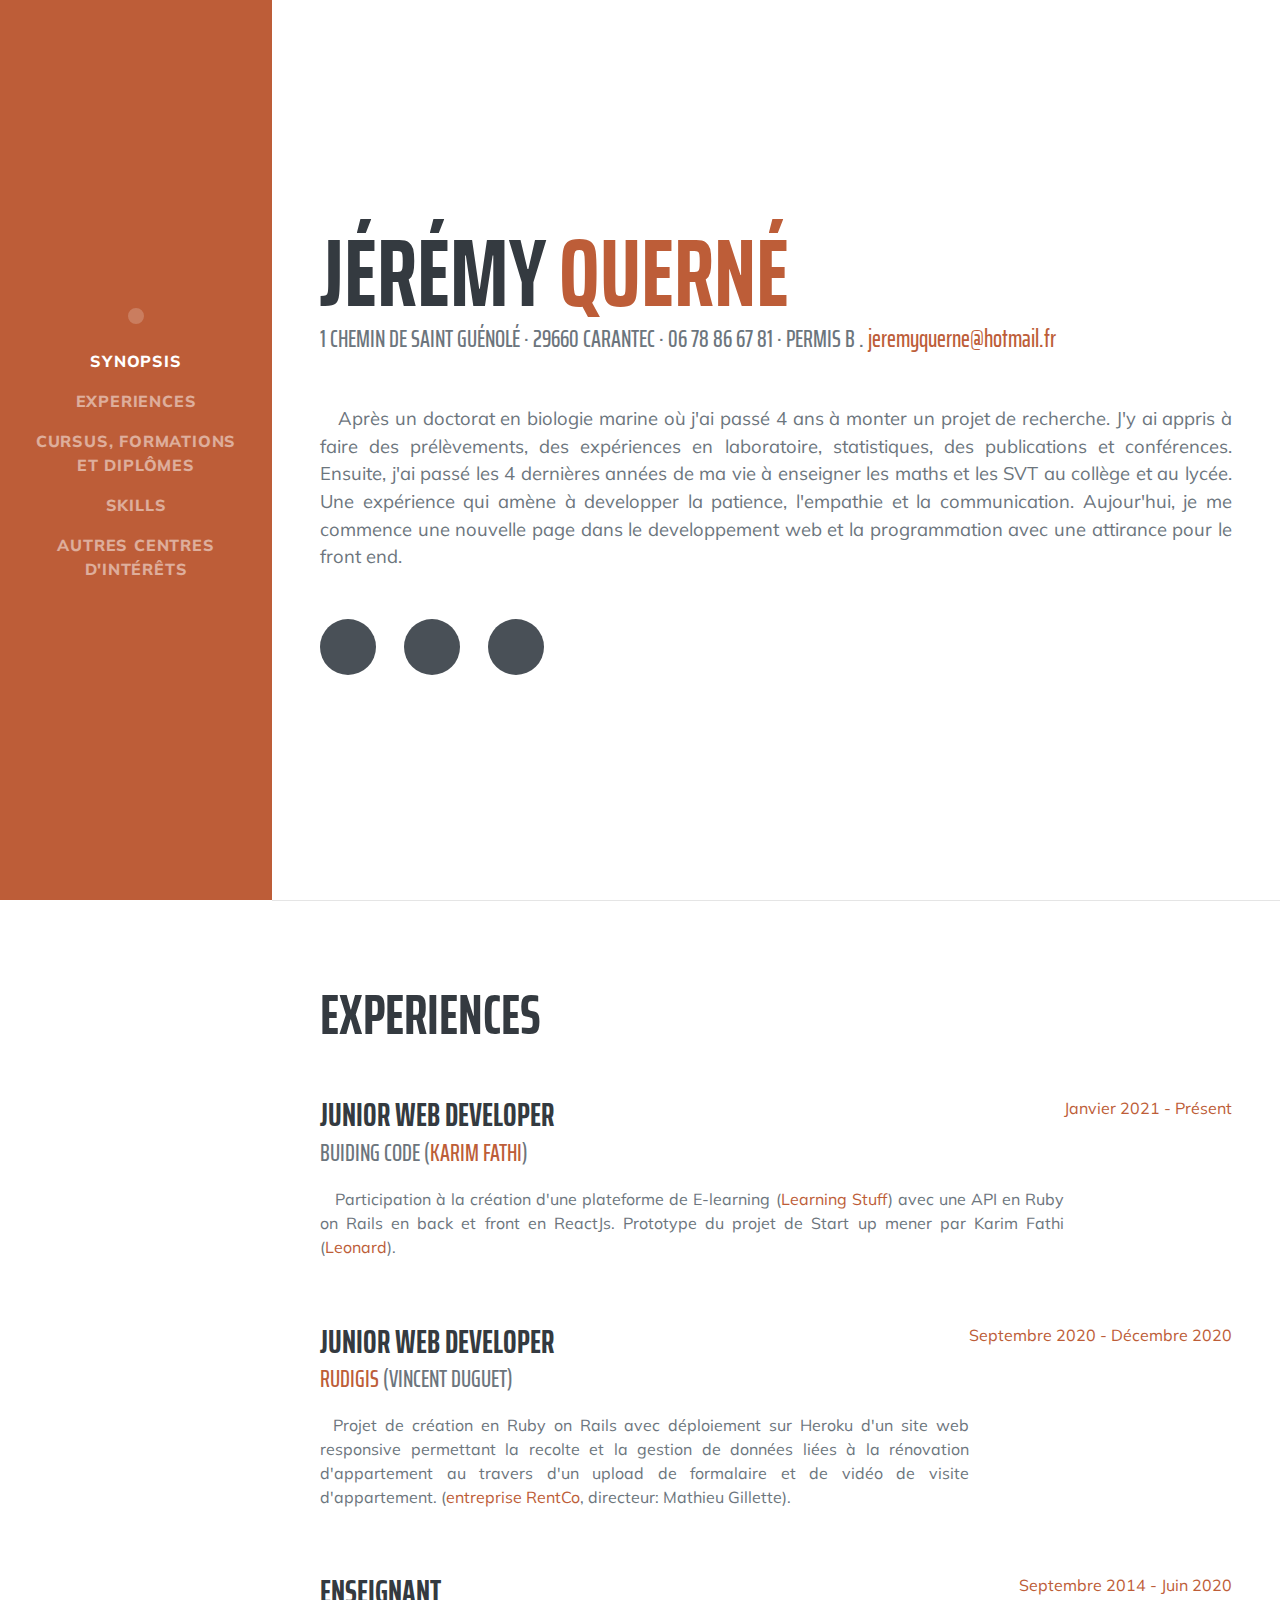
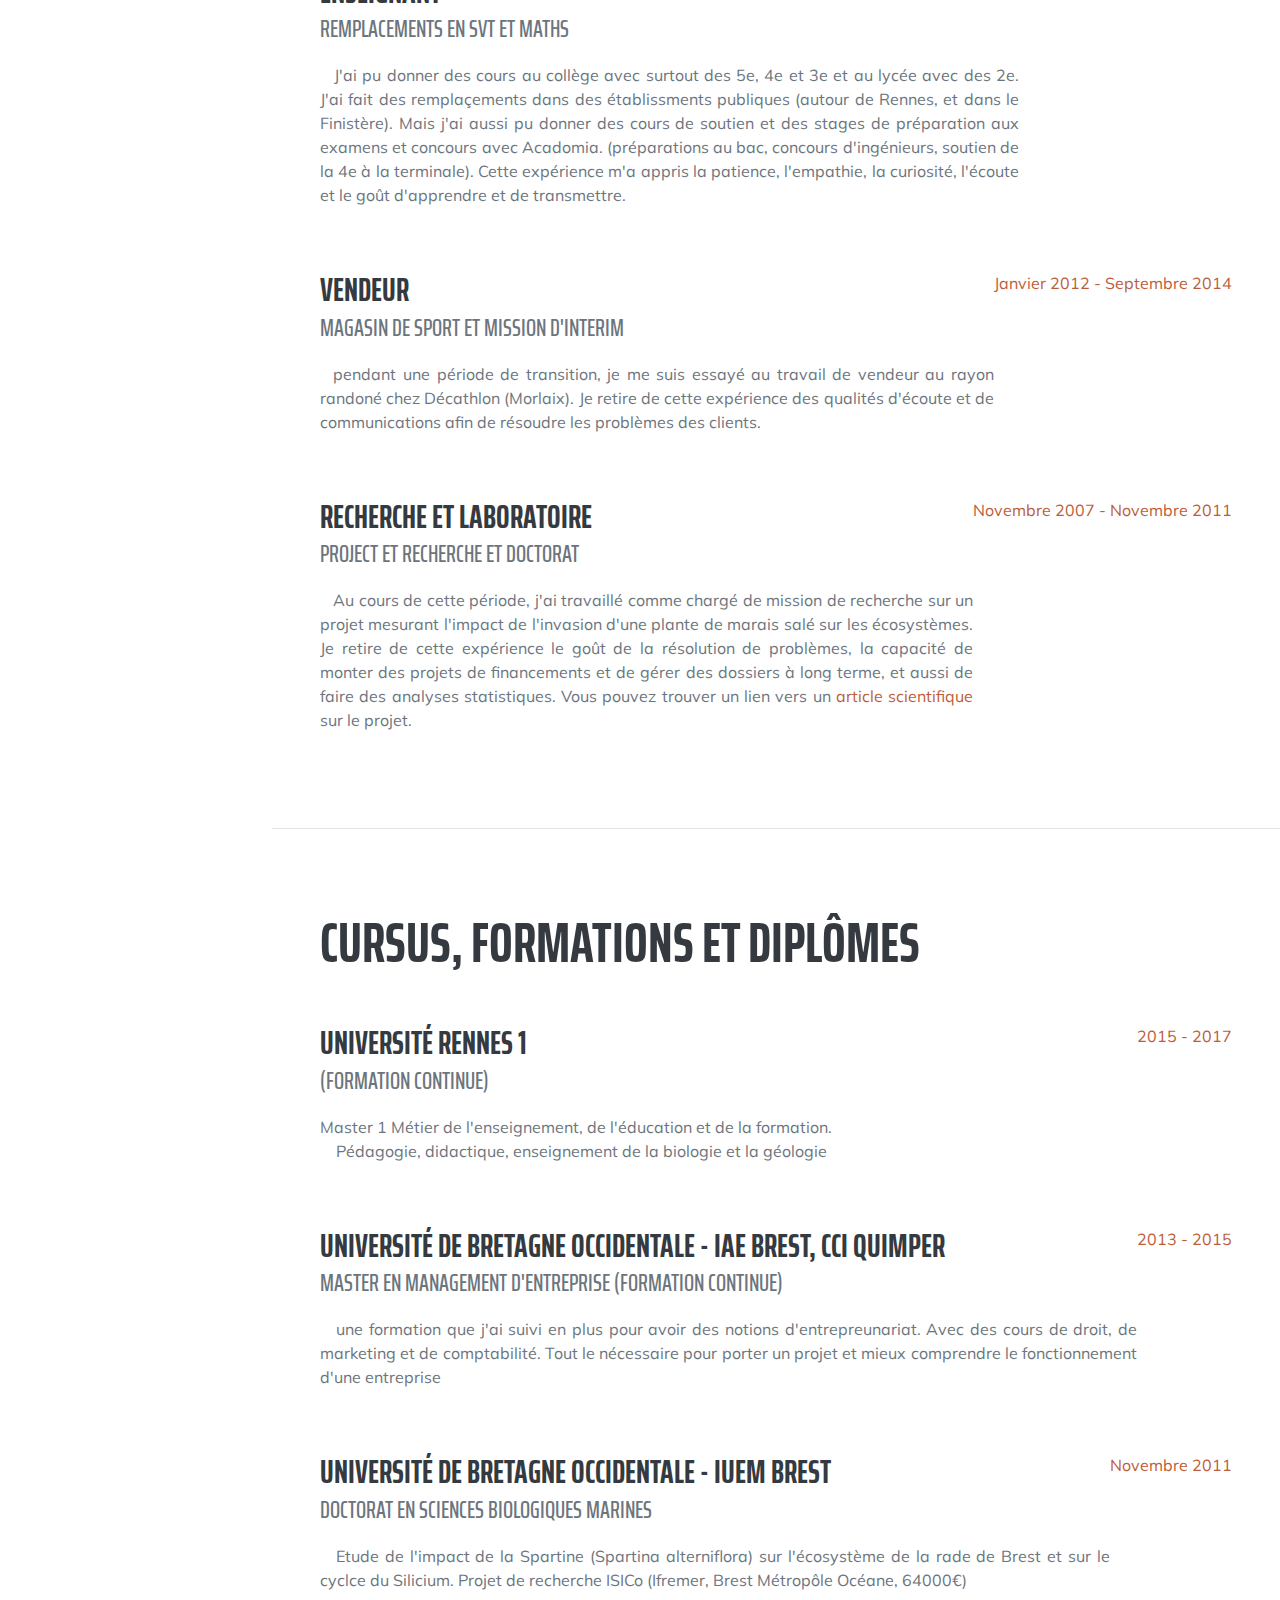
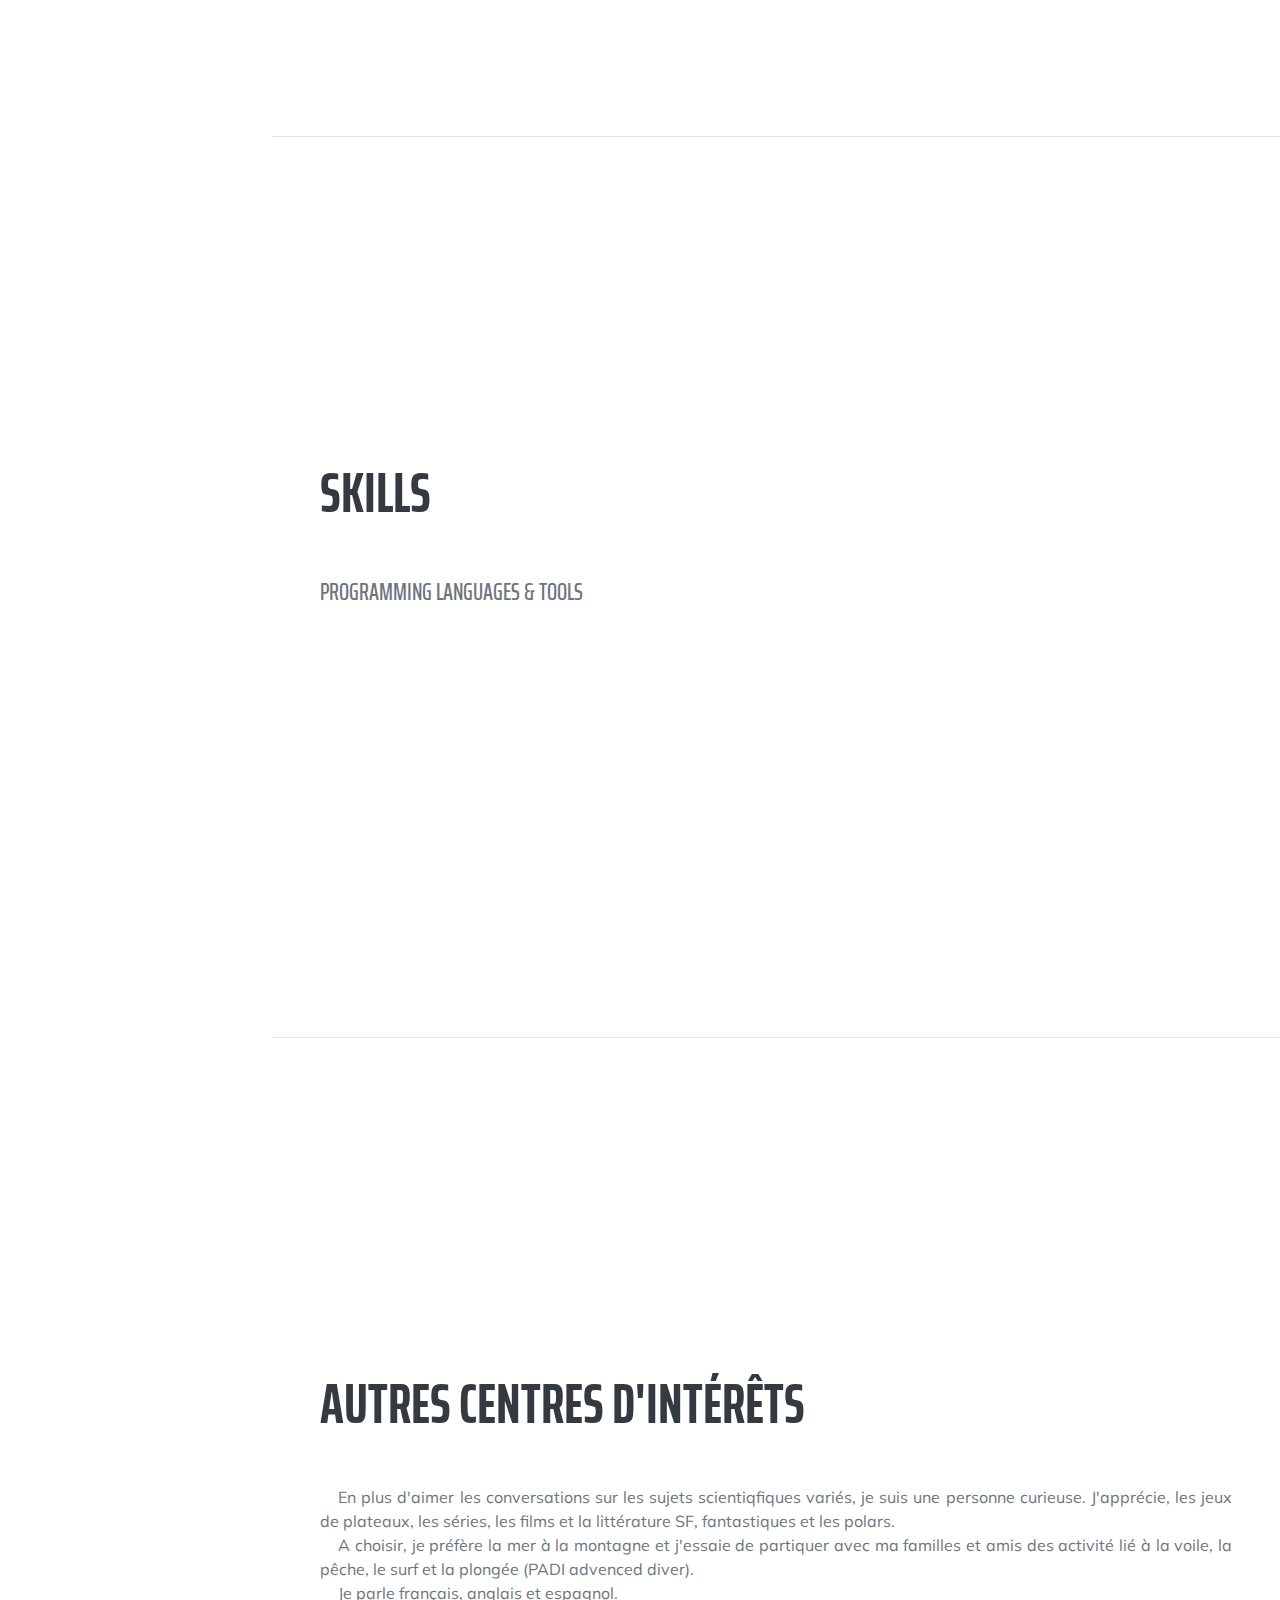
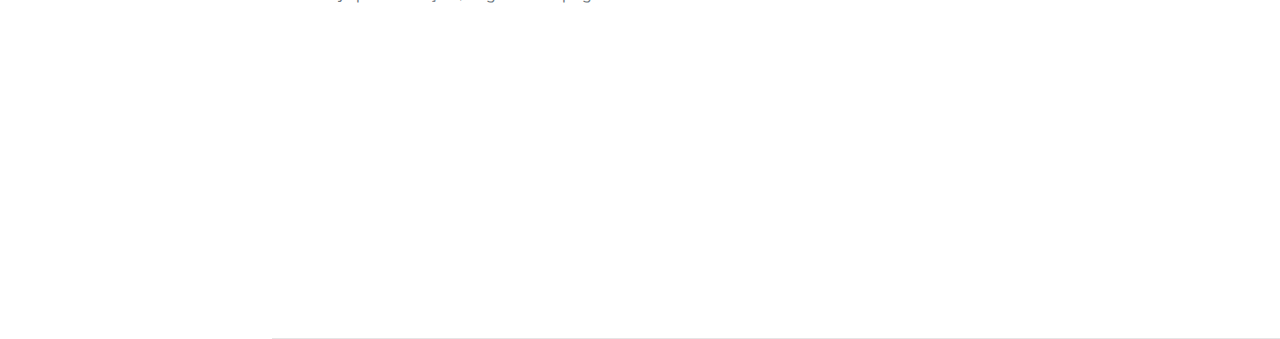
==== commit de3ad82c: "updating Resume and adding a portfolio page not over yet" ====
--- a/cv/CV.html
+++ b/cv/CV.html
@@ -51,6 +51,7 @@
                     <div class="social-icons">
                         <a class="social-icon" href="https://www.linkedin.com/in/jérémy-querné-01920285"><i class="fab fa-linkedin-in"></i></a>
                         <a class="social-icon" href="https://github.com/Queje"><i class="fab fa-github"></i></a>
+                        <a class="social-icon" href="https://twitter.com/JeremyQuerne"><i class="fab fa-twitter"></i></a>
                     </div>
                 </div>
             </section>
@@ -62,10 +63,18 @@
                     <div class="d-flex flex-column flex-md-row justify-content-between mb-5">
                         <div class="flex-grow-1">
                             <h3 class="mb-0">Junior Web Developer</h3>
-                            <div class="subheading mb-3">THP - The Hacking Project</div>
-                            <p>6 mois de formation intense à la programmation et au developpement de site web. Venez voir le travail de notre équipe<a href="https://rent-co.herokuapp.com/users/sign_in" > ici</a> (entreprise RentCo, directeur: Mathieu Gillette, projet privé). Nous avons réaliser une application multi-platforme au cours d'un travail en équipe qui nous a permis de travailler en du pair-coding et de faire du debugging sur un projet en Ruby on Rails.</p>
+                            <div class="subheading mb-3">Buiding Code (<a href="https://www.linkedin.com/in/karim-fathi-51978951/">Karim Fathi</a>)</div>
+                            <p>Participation à la création d'une plateforme de E-learning (<a href="https://learning-stuff-thp.herokuapp.com/">Learning Stuff</a>) avec une API en Ruby on Rails en back et front en ReactJs. Prototype du projet de Start up mener par Karim Fathi (<a href="https://leonard.vinci.com/">Leonard</a>).</p>
                         </div>
-                        <div class="flex-shrink-0"><span class="text-primary">Septembre 2020 - Présent</span></div>
+                        <div class="flex-shrink-0"><span class="text-primary">Janvier 2021 - Présent</span></div>
+                    </div>
+                    <div class="d-flex flex-column flex-md-row justify-content-between mb-5">
+                        <div class="flex-grow-1">
+                            <h3 class="mb-0">Junior Web Developer</h3>
+                            <div class="subheading mb-3"><a href="https://www.rudigis.fr/">Rudigis</a> (Vincent Duguet)</div>
+                            <p>Projet de création en Ruby on Rails avec déploiement sur Heroku d'un site web responsive permettant la recolte et la gestion de données liées à la rénovation d'appartement au travers d'un upload de formalaire et de vidéo de visite d'appartement. (<a href="https://rent-co.herokuapp.com/users/sign_in" >entreprise RentCo</a>, directeur: Mathieu Gillette). </p>
+                        </div>
+                        <div class="flex-shrink-0"><span class="text-primary">Septembre 2020 - Décembre 2020</span></div>
                     </div>
                     <div class="d-flex flex-column flex-md-row justify-content-between mb-5">
                         <div class="flex-grow-1">
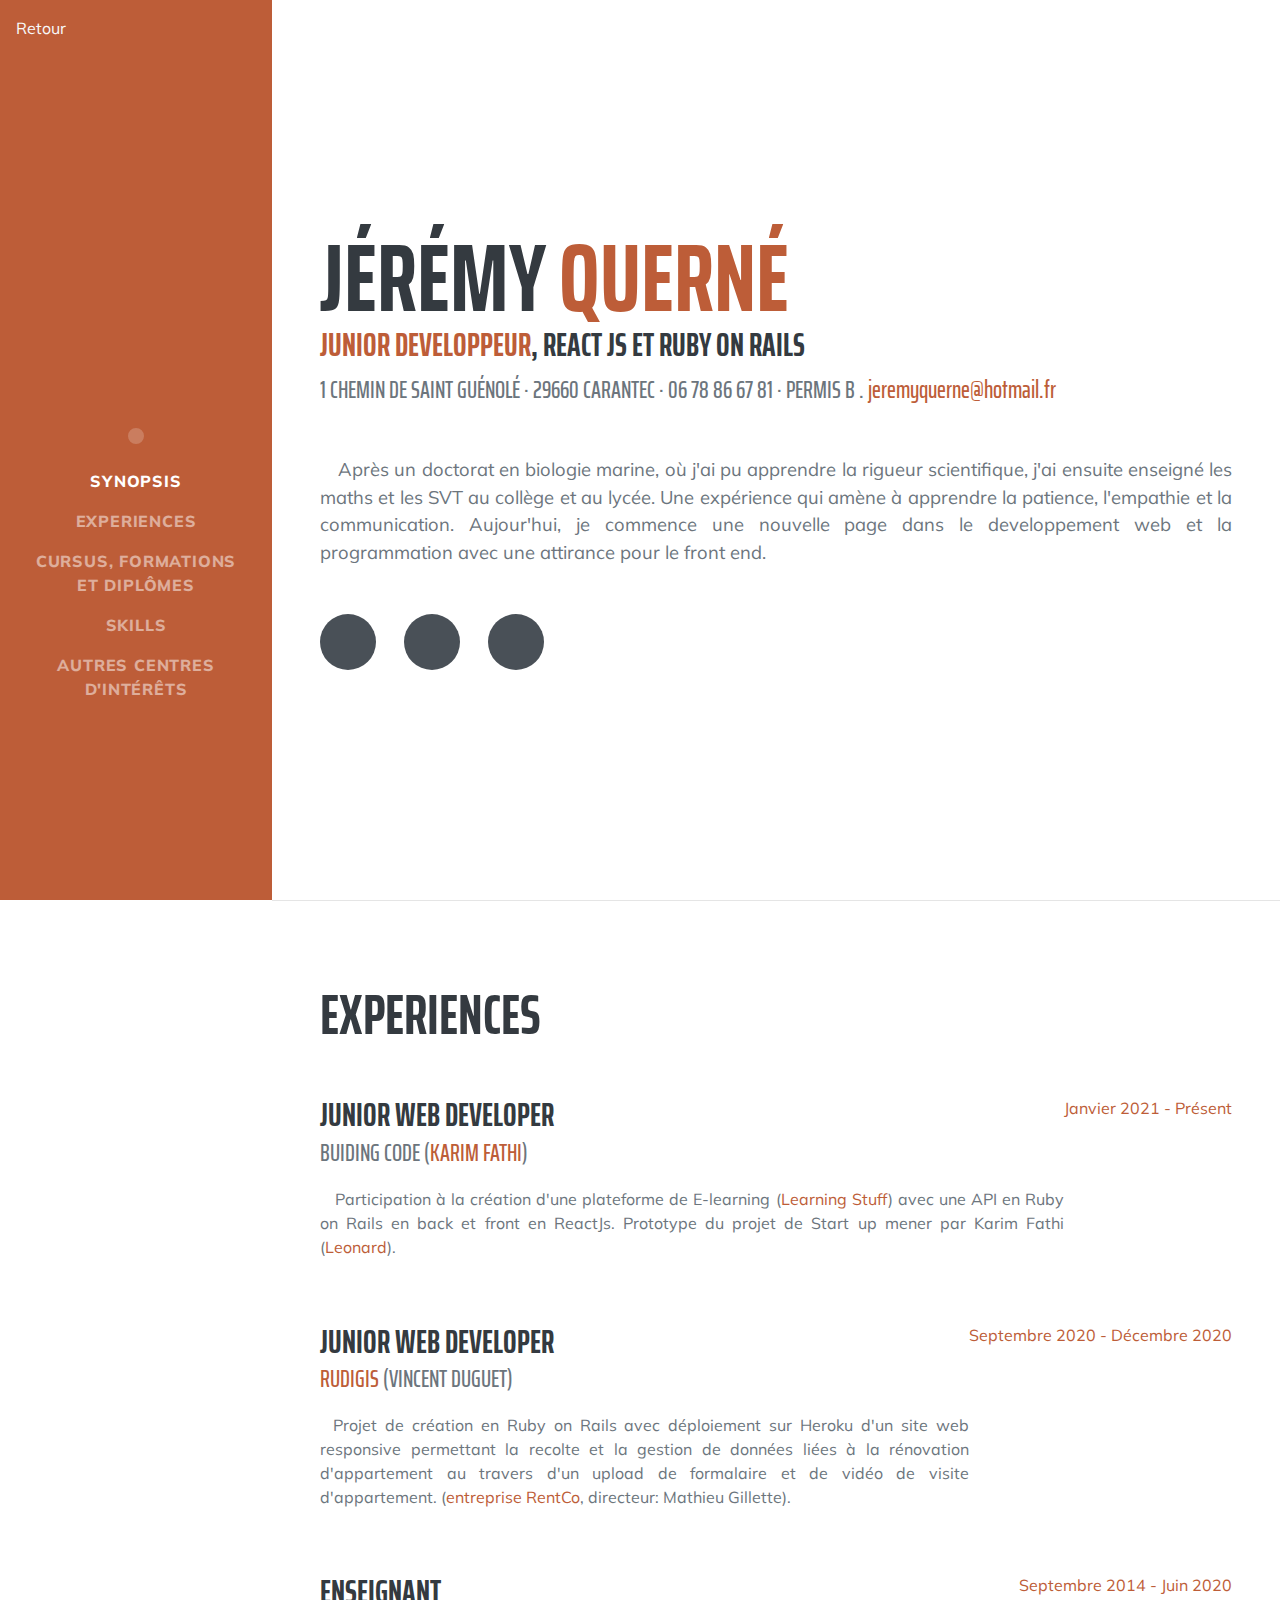
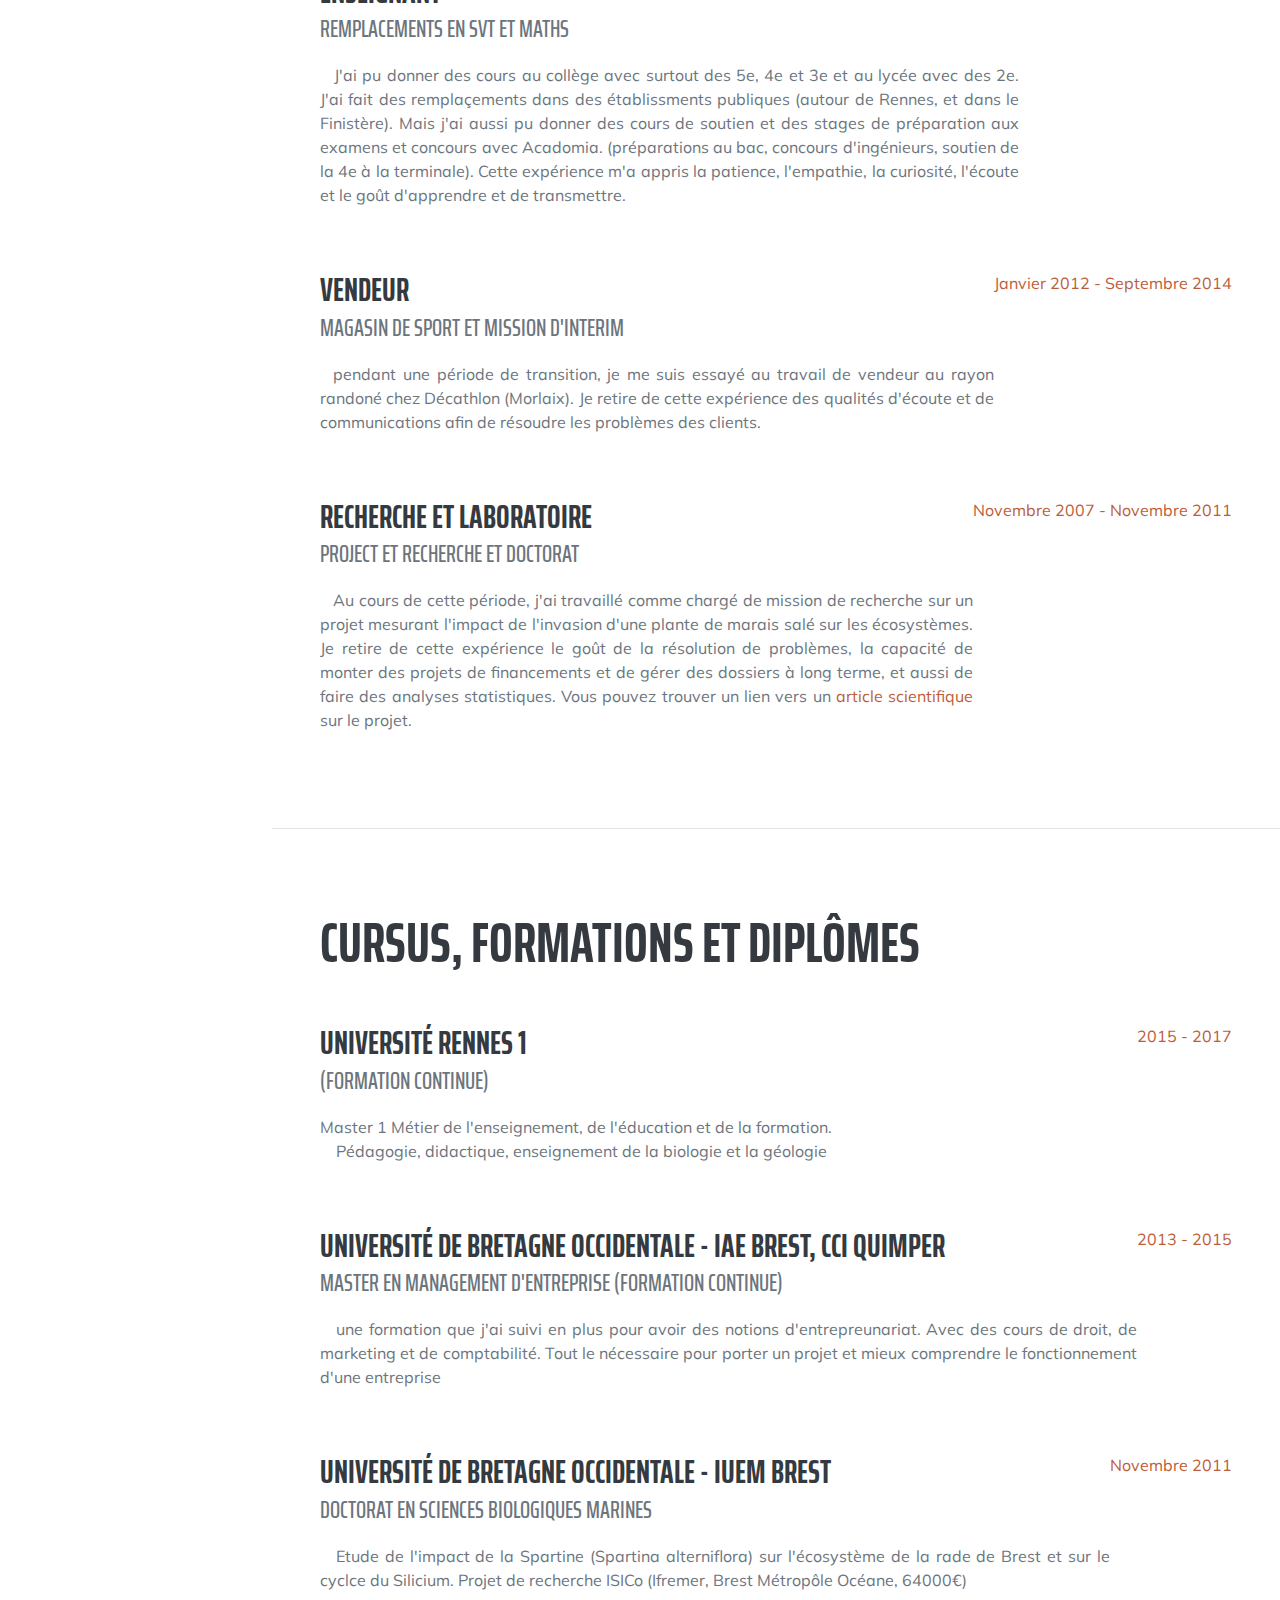
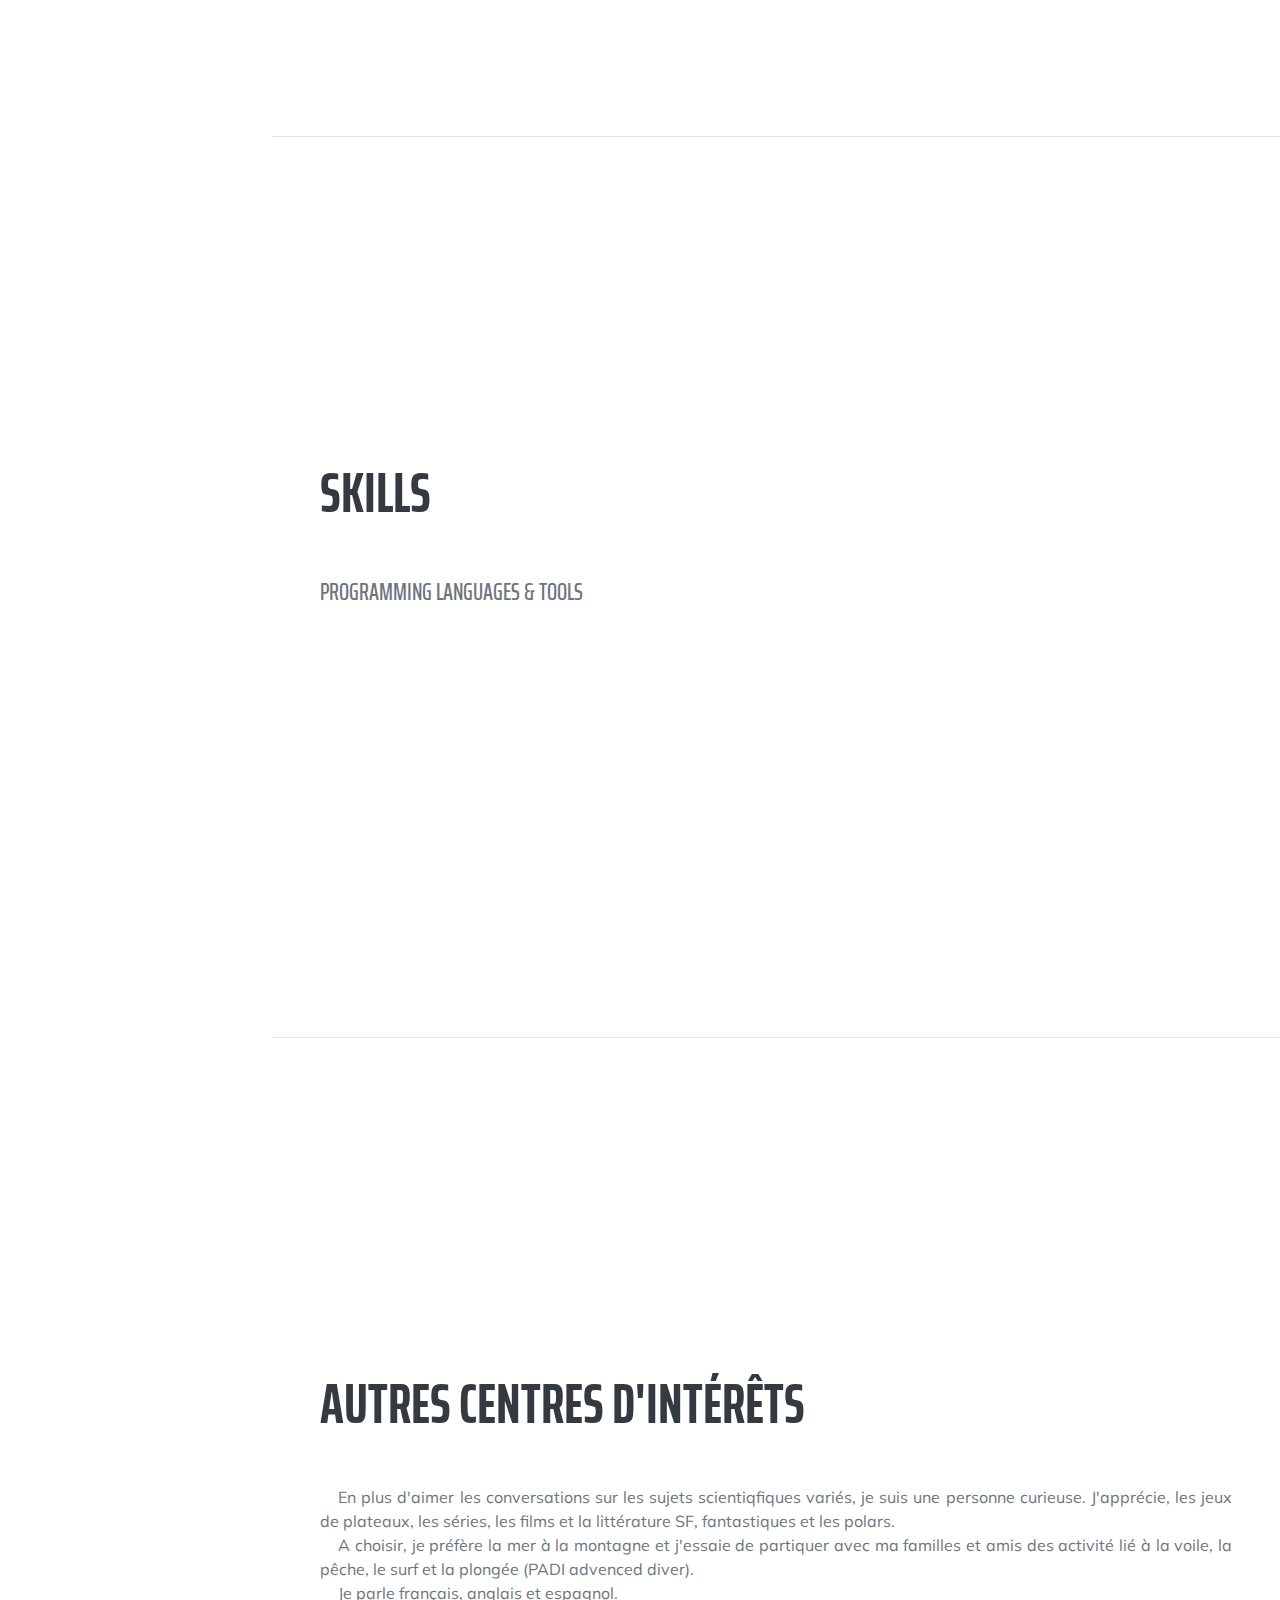
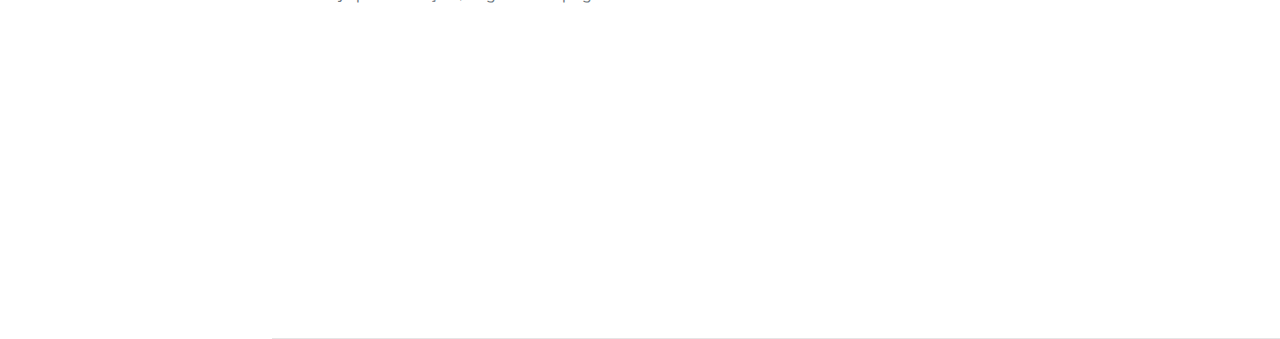
==== commit 94baf165: "improving resume and portfolio" ====
--- a/cv/CV.html
+++ b/cv/CV.html
@@ -18,6 +18,7 @@
     <body id="page-top">
         <!-- Navigation-->
         <nav class="navbar navbar-expand-lg navbar-dark bg-primary fixed-top" id="sideNav">
+            <a class="collapse navbar-collapse navbar-nav nav-item nav-link js-scroll-trigger text-light" href="../index.html">Retour</a>
             <a class="navbar-brand js-scroll-trigger" href="#page-top">
                 <span class="d-block d-lg-none">Jérémy Querné</span>
                 <span class="d-none d-lg-block"><img class="img-fluid img-profile rounded-circle mx-auto mb-2" src="assets/img/profile.jpg" alt="" /></span>
@@ -30,7 +31,6 @@
                     <li class="nav-item"><a class="nav-link js-scroll-trigger" href="#education">Cursus, formations et diplômes</a></li>
                     <li class="nav-item"><a class="nav-link js-scroll-trigger" href="#skills">Skills</a></li>
                     <li class="nav-item"><a class="nav-link js-scroll-trigger" href="#interests">Autres centres d'intérêts</a></li>
-                    <li class="nav-item"><a class="nav-link js-scroll-trigger" href="#awards"></a></li>
                 </ul>
             </div>
         </nav>
@@ -44,10 +44,11 @@
                         <span class="text-primary">Querné</span>
                     </h1>
                     <div class="subheading mb-5">
+                        <h3><span class="text-primary">Junior Developpeur</span>, React Js et Ruby on Rails</h3>
                         1 chemin de Saint Guénolé · 29660 Carantec · 06 78 86 67 81 · Permis B .
                         <a class="text-lowercase" href="mailto:jeremyquerne@hotmail.fr">jeremyquerne@hotmail.fr</a>
                     </div>
-                    <p class="lead mb-5">Après un doctorat en biologie marine où j'ai passé 4 ans à monter un projet de recherche. J'y ai appris à faire des prélèvements, des expériences en laboratoire, statistiques, des publications et conférences. Ensuite, j'ai passé les 4 dernières années de ma vie à enseigner les maths et les SVT au collège et au lycée. Une expérience qui amène à developper la patience, l'empathie et la communication. Aujour'hui, je me commence une nouvelle page dans le developpement web et la programmation avec une attirance pour le front end.</p>
+                    <p class="lead mb-5">Après un doctorat en biologie marine, où j'ai pu apprendre la rigueur scientifique, j'ai ensuite enseigné les maths et les SVT au collège et au lycée. Une expérience qui amène à apprendre la patience, l'empathie et la communication. Aujour'hui, je commence une nouvelle page dans le developpement web et la programmation avec une attirance pour le front end.</p>
                     <div class="social-icons">
                         <a class="social-icon" href="https://www.linkedin.com/in/jérémy-querné-01920285"><i class="fab fa-linkedin-in"></i></a>
                         <a class="social-icon" href="https://github.com/Queje"><i class="fab fa-github"></i></a>
@@ -144,9 +145,8 @@
                         <li class="list-inline-item"><i class="fab fa-html5"></i></li>
                         <li class="list-inline-item"><i class="fab fa-css3-alt"></i></li>
                         <li class="list-inline-item"><i class="fab fa-js-square"></i></li>
+                        <li class="list-inline-item"><i class="fab fa-react"></i></li>
                         <li class="list-inline-item"><i class='fab fa-sketch'></i></li>
-                        <li class="list-inline-item"><i class='fab fa-r-project'></i></li>
-                        <li class="list-inline-item"><i class="fab fa-wordpress"></i></li>
                     </ul>
                 </div>
             </section>
